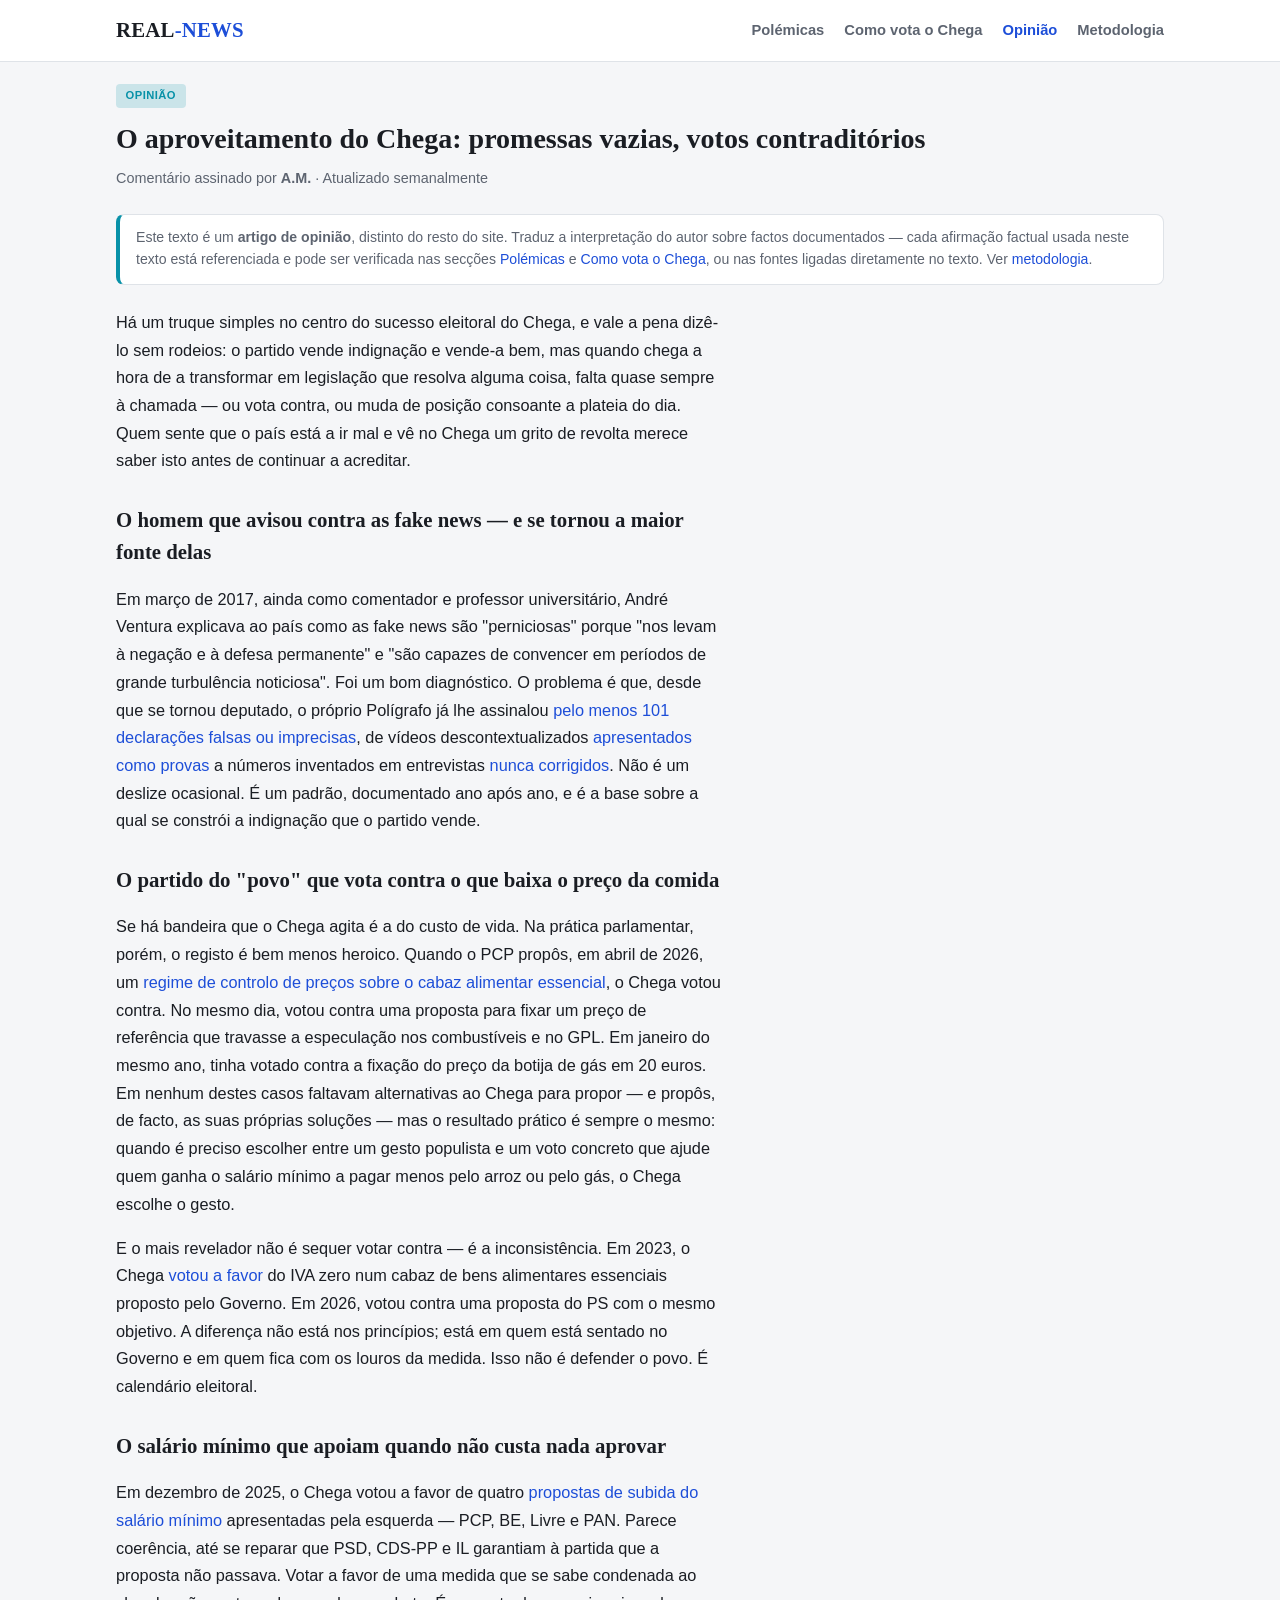
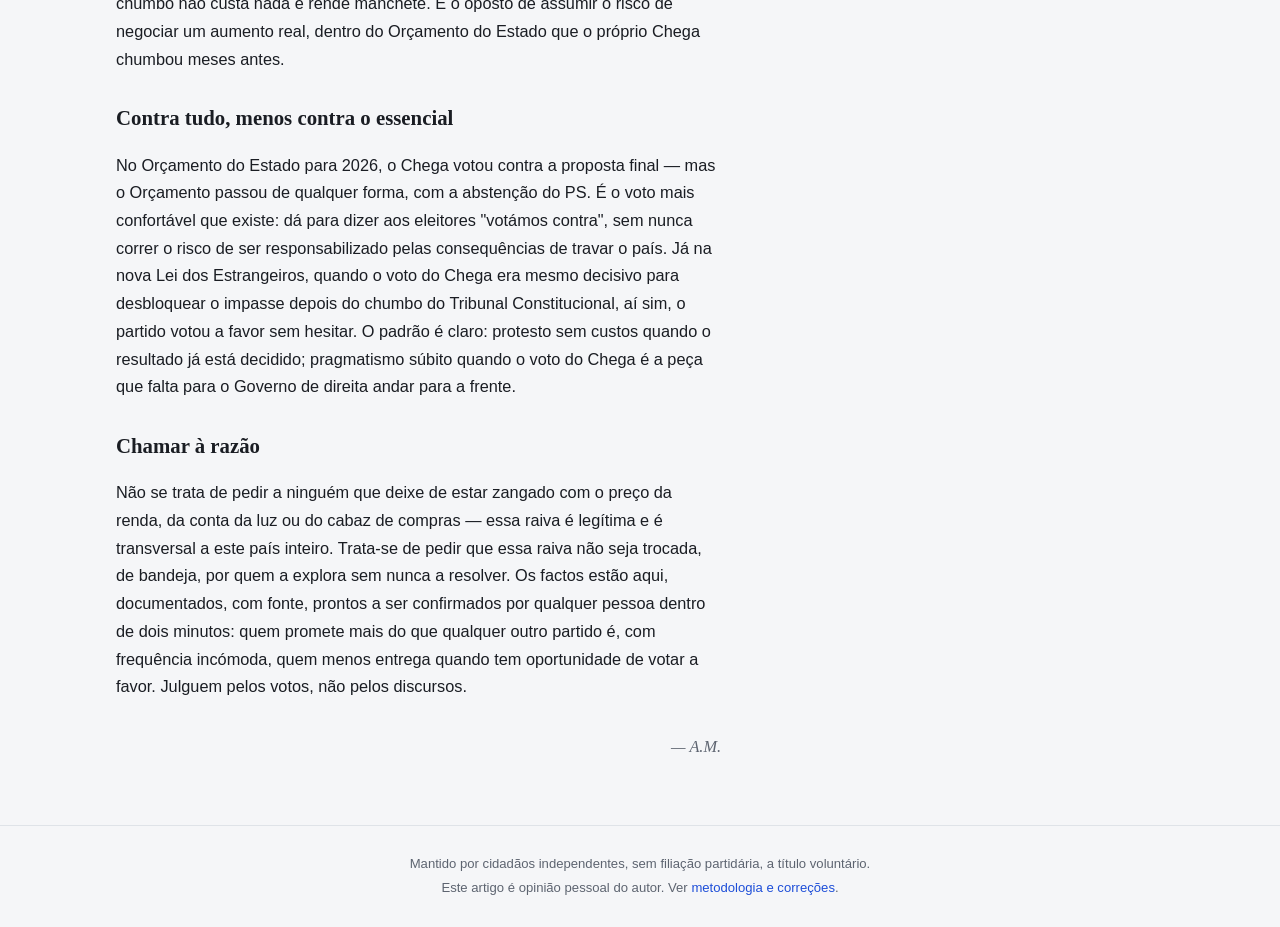
==== opiniao.html @ 55f02d56 "Adiciona página de Opinião (opiniao.html), um comentário assinado A.M. sobre o aproveitamento políti" ====
<!DOCTYPE html>
<html lang="pt-PT">
<head>
  <meta charset="UTF-8" />
  <meta name="viewport" content="width=device-width, initial-scale=1" />
  <title>Opinião — REAL-NEWS</title>
  <meta name="description" content="Comentário de opinião sobre o aproveitamento político, as falsas promessas e a estratégia de desinformação do Chega, com factos documentados e fontes." />
  <link rel="stylesheet" href="assets/css/style.css" />
</head>
<body>
  <header class="site-header">
    <div class="site-header__inner">
      <a class="site-title" href="index.html">REAL<span>-NEWS</span></a>
      <nav class="site-nav">
        <a href="index.html">Polémicas</a>
        <a href="votacoes.html">Como vota o Chega</a>
        <a href="opiniao.html" aria-current="page">Opinião</a>
        <a href="sobre.html">Metodologia</a>
      </nav>
    </div>
  </header>

  <main>
    <div class="page-intro">
      <span class="badge badge--opiniao">Opinião</span>
      <h1>O aproveitamento do Chega: promessas vazias, votos contraditórios</h1>
      <p class="byline">Comentário assinado por <strong>A.M.</strong> · Atualizado semanalmente</p>
    </div>

    <div class="disclaimer disclaimer--opiniao">
      Este texto é um <strong>artigo de opinião</strong>, distinto do resto do site. Traduz a
      interpretação do autor sobre factos documentados — cada afirmação factual usada
      neste texto está referenciada e pode ser verificada nas secções
      <a href="index.html">Polémicas</a> e <a href="votacoes.html">Como vota o Chega</a>,
      ou nas fontes ligadas diretamente no texto. Ver <a href="sobre.html">metodologia</a>.
    </div>

    <article class="prose prose--opiniao">
      <p>
        Há um truque simples no centro do sucesso eleitoral do Chega, e vale a pena
        dizê-lo sem rodeios: o partido vende indignação e vende-a bem, mas quando chega
        a hora de a transformar em legislação que resolva alguma coisa, falta quase
        sempre à chamada — ou vota contra, ou muda de posição consoante a plateia do
        dia. Quem sente que o país está a ir mal e vê no Chega um grito de revolta
        merece saber isto antes de continuar a acreditar.
      </p>

      <h2>O homem que avisou contra as fake news — e se tornou a maior fonte delas</h2>
      <p>
        Em março de 2017, ainda como comentador e professor universitário, André
        Ventura explicava ao país como as fake news são "perniciosas" porque
        "nos levam à negação e à defesa permanente" e "são capazes de convencer em
        períodos de grande turbulência noticiosa". Foi um bom diagnóstico. O problema é
        que, desde que se tornou deputado, o próprio Polígrafo já lhe assinalou
        <a href="https://poligrafo.sapo.pt/fact-check/andre-ventura-critico-das-fake-news-em-2017-mas-ja-mentiu-pelo-menos-101-vezes-desde-que-e-deputado/" target="_blank" rel="noopener">pelo menos 101 declarações falsas ou imprecisas</a>,
        de vídeos descontextualizados
        <a href="https://zap.aeiou.pt/policia-espancado-em-protesto-de-imigrantes-ventura-partilhou-mais-um-video-falso-749905" target="_blank" rel="noopener">apresentados como provas</a>
        a números inventados em entrevistas
        <a href="https://poligrafo.sapo.pt/fact-check/ventura-na-sic-noticias/" target="_blank" rel="noopener">nunca corrigidos</a>.
        Não é um deslize ocasional. É um padrão, documentado ano após ano, e é a base
        sobre a qual se constrói a indignação que o partido vende.
      </p>

      <h2>O partido do "povo" que vota contra o que baixa o preço da comida</h2>
      <p>
        Se há bandeira que o Chega agita é a do custo de vida. Na prática parlamentar,
        porém, o registo é bem menos heroico. Quando o PCP propôs, em abril de 2026,
        um <a href="votacoes.html">regime de controlo de preços sobre o cabaz alimentar essencial</a>,
        o Chega votou contra. No mesmo dia, votou contra uma proposta para fixar um
        preço de referência que travasse a especulação nos combustíveis e no GPL. Em
        janeiro do mesmo ano, tinha votado contra a fixação do preço da botija de gás
        em 20 euros. Em nenhum destes casos faltavam alternativas ao Chega para
        propor — e propôs, de facto, as suas próprias soluções — mas o resultado
        prático é sempre o mesmo: quando é preciso escolher entre um gesto populista e
        um voto concreto que ajude quem ganha o salário mínimo a pagar menos pelo
        arroz ou pelo gás, o Chega escolhe o gesto.
      </p>
      <p>
        E o mais revelador não é sequer votar contra — é a inconsistência. Em 2023, o
        Chega <a href="votacoes.html">votou a favor</a> do IVA zero num cabaz de bens
        alimentares essenciais proposto pelo Governo. Em 2026, votou contra uma
        proposta do PS com o mesmo objetivo. A diferença não está nos princípios; está
        em quem está sentado no Governo e em quem fica com os louros da medida. Isso
        não é defender o povo. É calendário eleitoral.
      </p>

      <h2>O salário mínimo que apoiam quando não custa nada aprovar</h2>
      <p>
        Em dezembro de 2025, o Chega votou a favor de quatro
        <a href="votacoes.html">propostas de subida do salário mínimo</a> apresentadas
        pela esquerda — PCP, BE, Livre e PAN. Parece coerência, até se reparar que
        PSD, CDS-PP e IL garantiam à partida que a proposta não passava. Votar a favor
        de uma medida que se sabe condenada ao chumbo não custa nada e rende manchete.
        É o oposto de assumir o risco de negociar um aumento real, dentro do
        Orçamento do Estado que o próprio Chega chumbou meses antes.
      </p>

      <h2>Contra tudo, menos contra o essencial</h2>
      <p>
        No Orçamento do Estado para 2026, o Chega votou contra a proposta final — mas
        o Orçamento passou de qualquer forma, com a abstenção do PS. É o voto mais
        confortável que existe: dá para dizer aos eleitores "votámos contra", sem
        nunca correr o risco de ser responsabilizado pelas consequências de travar o
        país. Já na nova Lei dos Estrangeiros, quando o voto do Chega era mesmo
        decisivo para desbloquear o impasse depois do chumbo do Tribunal
        Constitucional, aí sim, o partido votou a favor sem hesitar. O padrão é
        claro: protesto sem custos quando o resultado já está decidido; pragmatismo
        súbito quando o voto do Chega é a peça que falta para o Governo de direita
        andar para a frente.
      </p>

      <h2>Chamar à razão</h2>
      <p>
        Não se trata de pedir a ninguém que deixe de estar zangado com o preço da
        renda, da conta da luz ou do cabaz de compras — essa raiva é legítima e é
        transversal a este país inteiro. Trata-se de pedir que essa raiva não seja
        trocada, de bandeja, por quem a explora sem nunca a resolver. Os factos estão
        aqui, documentados, com fonte, prontos a ser confirmados por qualquer pessoa
        dentro de dois minutos: quem promete mais do que qualquer outro partido é,
        com frequência incómoda, quem menos entrega quando tem oportunidade de votar
        a favor. Julguem pelos votos, não pelos discursos.
      </p>

      <p class="prose__signoff">— A.M.</p>
    </article>
  </main>

  <footer class="site-footer">
    <p>Mantido por cidadãos independentes, sem filiação partidária, a título voluntário.</p>
    <p>Este artigo é opinião pessoal do autor. Ver <a href="sobre.html">metodologia e correções</a>.</p>
  </footer>
</body>
</html>
---- assets/css/style.css ----
:root {
  --bg: #f5f6f8;
  --bg-elevated: #ffffff;
  --text: #1a1d23;
  --text-muted: #5d6470;
  --border: #dfe3e8;
  --accent: #1d4ed8;
  --accent-2: #0891a8;
  --accent-contrast: #ffffff;
  --ink: #1a1a1a;
  --favor: #2f7d4f;
  --contra: #b23a3a;
  --abstencao: #a5811f;
  --aprovado: #2f7d4f;
  --rejeitado: #b23a3a;
  --cat-1: #1d4ed8;
  --cat-2: #0f7a5c;
  --cat-3: #b5651d;
  --cat-4: #6b4d8a;
  --cat-5: #b23a3a;
  --radius: 8px;
  --max-width: 1080px;
  --font-serif: Georgia, "Iowan Old Style", "Palatino Linotype", "URW Palladio L", serif;
  --font-sans: -apple-system, BlinkMacSystemFont, "Segoe UI", Roboto, Helvetica, Arial, sans-serif;
}

@media (prefers-color-scheme: dark) {
  :root {
    --bg: #16151a;
    --bg-elevated: #201f24;
    --text: #ece8e0;
    --text-muted: #a39d90;
    --border: #35333a;
    --accent: #6d9bf5;
    --accent-2: #4fd1e0;
    --accent-contrast: #0d1420;
    --favor: #5fbf87;
    --contra: #e07070;
    --abstencao: #d9ab4d;
    --aprovado: #5fbf87;
    --rejeitado: #e07070;
    --cat-1: #6d9bf5;
    --cat-2: #6fcf9f;
    --cat-3: #d9a15f;
    --cat-4: #b294d9;
    --cat-5: #e07070;
  }
}

* { box-sizing: border-box; }

html { -webkit-text-size-adjust: 100%; }

body {
  margin: 0;
  font-family: var(--font-sans);
  background: var(--bg);
  color: var(--text);
  line-height: 1.55;
}

a { color: var(--accent); text-decoration: none; }
a:hover { text-decoration: underline; }

img { max-width: 100%; display: block; }

.site-header {
  background: var(--bg-elevated);
  border-bottom: 1px solid var(--border);
  position: sticky;
  top: 0;
  z-index: 10;
}

.site-header__inner {
  max-width: var(--max-width);
  margin: 0 auto;
  padding: 0.9rem 1rem;
  display: flex;
  align-items: center;
  justify-content: space-between;
  gap: 1rem;
  flex-wrap: wrap;
}

.site-title {
  font-family: var(--font-serif);
  font-size: 1.3rem;
  font-weight: 700;
  letter-spacing: 0.01em;
  color: var(--text);
}

.site-title span { color: var(--accent); }

.site-nav {
  display: flex;
  gap: 1.25rem;
  flex-wrap: wrap;
}

.site-nav a {
  color: var(--text-muted);
  font-weight: 600;
  font-size: 0.92rem;
}

.site-nav a[aria-current="page"],
.site-nav a:hover {
  color: var(--accent);
}

main {
  max-width: var(--max-width);
  margin: 0 auto;
  padding: 1.25rem 1rem 3rem;
}

.hero {
  background: var(--bg-elevated);
  border: 1px solid var(--border);
  border-top: 4px solid transparent;
  border-image: linear-gradient(90deg, var(--accent), var(--accent-2)) 1;
  border-radius: var(--radius);
  padding: 1.8rem 1.6rem 1.5rem;
  margin-bottom: 1.75rem;
}

.hero__eyebrow {
  text-transform: uppercase;
  letter-spacing: 0.08em;
  font-size: 0.72rem;
  font-weight: 700;
  color: var(--accent);
  margin: 0 0 0.7rem;
}

.hero__quote {
  font-family: var(--font-serif);
  font-style: italic;
  font-size: clamp(1.2rem, 2.6vw, 1.7rem);
  font-weight: 400;
  line-height: 1.4;
  color: var(--text);
  margin: 0 0 1rem;
  quotes: "\201C" "\201D";
}

.hero__quote::before { content: open-quote; color: var(--accent); }
.hero__quote::after { content: close-quote; color: var(--accent); }

.hero__attribution {
  font-size: 0.86rem;
  color: var(--text-muted);
  margin: 0 0 1rem;
}

.hero__attribution a {
  color: var(--accent);
  text-decoration: underline;
}

.hero__followup {
  font-size: 0.92rem;
  color: var(--text-muted);
  margin: 0;
  border-top: 1px solid var(--border);
  padding-top: 0.9rem;
}

.page-intro {
  margin-bottom: 1.5rem;
}

.page-intro h1 {
  font-family: var(--font-serif);
  font-size: 1.75rem;
  margin: 0 0 0.4rem;
}

.page-intro p {
  color: var(--text-muted);
  max-width: 65ch;
  margin: 0;
}

.disclaimer {
  background: var(--bg-elevated);
  border: 1px solid var(--border);
  border-left: 4px solid var(--accent);
  border-radius: var(--radius);
  padding: 0.8rem 1rem;
  font-size: 0.88rem;
  color: var(--text-muted);
  margin-bottom: 1.5rem;
}

/* Filtros */
.filters {
  display: flex;
  flex-wrap: wrap;
  gap: 0.6rem;
  margin-bottom: 1.5rem;
}

.filters select,
.filters input {
  font: inherit;
  padding: 0.5rem 0.7rem;
  border-radius: 8px;
  border: 1px solid var(--border);
  background: var(--bg-elevated);
  color: var(--text);
}

.filters input[type="search"] {
  flex: 1 1 200px;
}

/* Feed de posts */
.post-grid {
  display: grid;
  grid-template-columns: repeat(auto-fit, minmax(260px, 1fr));
  gap: 1.1rem;
}

.post-card {
  background: var(--bg-elevated);
  border: 1px solid var(--border);
  border-radius: var(--radius);
  overflow: hidden;
  display: flex;
  flex-direction: column;
  transition: transform 0.15s ease, box-shadow 0.15s ease;
}

.post-card:hover {
  transform: translateY(-2px);
  box-shadow: 0 6px 18px rgba(0, 0, 0, 0.08);
}

.post-card__link {
  color: inherit;
  text-decoration: none;
  display: flex;
  flex-direction: column;
  height: 100%;
}

.post-card__image {
  aspect-ratio: 16 / 9;
  background: linear-gradient(135deg, var(--border), var(--bg));
  display: flex;
  align-items: center;
  justify-content: center;
  color: var(--text-muted);
  font-size: 0.8rem;
}

.post-card__image img { width: 100%; height: 100%; object-fit: cover; }

.post-card__body {
  padding: 0.9rem 1rem 1.1rem;
  display: flex;
  flex-direction: column;
  gap: 0.5rem;
  flex: 1;
}

.badge {
  display: inline-block;
  font-size: 0.7rem;
  font-weight: 700;
  text-transform: uppercase;
  letter-spacing: 0.04em;
  padding: 0.22rem 0.6rem;
  border-radius: 4px;
  background: color-mix(in srgb, var(--cat-1) 15%, transparent);
  color: var(--cat-1);
  width: fit-content;
}

.badge[data-cat="1"] { background: color-mix(in srgb, var(--cat-1) 15%, transparent); color: var(--cat-1); }
.badge[data-cat="2"] { background: color-mix(in srgb, var(--cat-2) 18%, transparent); color: var(--cat-2); }
.badge[data-cat="3"] { background: color-mix(in srgb, var(--cat-3) 18%, transparent); color: var(--cat-3); }
.badge[data-cat="4"] { background: color-mix(in srgb, var(--cat-4) 18%, transparent); color: var(--cat-4); }
.badge[data-cat="5"] { background: color-mix(in srgb, var(--cat-5) 18%, transparent); color: var(--cat-5); }

.post-card__title {
  font-family: var(--font-serif);
  font-size: 1.12rem;
  font-weight: 700;
  line-height: 1.3;
  margin: 0;
}

.post-card__summary {
  font-size: 0.9rem;
  color: var(--text-muted);
  margin: 0;
}

.post-card__meta {
  margin-top: auto;
  display: flex;
  justify-content: space-between;
  font-size: 0.78rem;
  color: var(--text-muted);
  border-top: 1px solid var(--border);
  padding-top: 0.5rem;
}

.empty-state {
  text-align: center;
  color: var(--text-muted);
  padding: 3rem 1rem;
}

/* Votações */
.vote-list {
  display: flex;
  flex-direction: column;
  gap: 0.8rem;
}

.vote-card {
  background: var(--bg-elevated);
  border: 1px solid var(--border);
  border-radius: var(--radius);
  padding: 1rem;
  display: grid;
  grid-template-columns: 1fr auto;
  gap: 0.6rem 1rem;
  align-items: start;
}

.vote-card__image {
  grid-column: 1 / -1;
  width: 100%;
  aspect-ratio: 21 / 9;
  object-fit: cover;
  border-radius: calc(var(--radius) - 4px);
}

.vote-card__title {
  font-family: var(--font-serif);
  font-size: 1.05rem;
  font-weight: 700;
  margin: 0 0 0.25rem;
}

.vote-card__meta {
  font-size: 0.8rem;
  color: var(--text-muted);
  margin: 0 0 0.4rem;
}

.vote-card__notes {
  font-size: 0.88rem;
  color: var(--text-muted);
  margin: 0.4rem 0 0;
  grid-column: 1 / -1;
}

.vote-card__source {
  font-size: 0.8rem;
  grid-column: 1 / -1;
}

.pill {
  display: inline-flex;
  align-items: center;
  gap: 0.35rem;
  font-size: 0.82rem;
  font-weight: 700;
  padding: 0.3rem 0.7rem;
  border-radius: 999px;
  white-space: nowrap;
}

.pill--favor { background: color-mix(in srgb, var(--favor) 18%, transparent); color: var(--favor); }
.pill--contra { background: color-mix(in srgb, var(--contra) 18%, transparent); color: var(--contra); }
.pill--abstencao { background: color-mix(in srgb, var(--abstencao) 18%, transparent); color: var(--abstencao); }

.result-tag {
  font-size: 0.78rem;
  font-weight: 700;
  text-transform: uppercase;
  letter-spacing: 0.02em;
}

.result-tag--aprovado { color: var(--aprovado); }
.result-tag--rejeitado { color: var(--rejeitado); }

.votes-table-wrap {
  overflow-x: auto;
  grid-column: 1 / -1;
}

.votes-table {
  border-collapse: collapse;
  font-size: 0.8rem;
  margin-top: 0.4rem;
}

.votes-table th,
.votes-table td {
  padding: 0.3rem 0.6rem;
  border-bottom: 1px solid var(--border);
  text-align: left;
  white-space: nowrap;
}

/* Sobre */
.prose h2 {
  font-family: var(--font-serif);
  font-size: 1.25rem;
  margin-top: 1.8rem;
}

.prose p, .prose li {
  color: var(--text-muted);
}

/* Opinião */
.badge--opiniao {
  background: color-mix(in srgb, var(--accent-2) 18%, transparent);
  color: var(--accent-2);
  margin-bottom: 0.6rem;
}

.byline {
  font-size: 0.9rem;
  color: var(--text-muted);
  margin: 0;
}

.disclaimer--opiniao {
  border-left-color: var(--accent-2);
}

.prose--opiniao {
  max-width: 68ch;
}

.prose--opiniao p {
  color: var(--text);
  font-size: 1.02rem;
  line-height: 1.7;
}

.prose--opiniao h2 {
  font-size: 1.3rem;
}

.prose__signoff {
  font-family: var(--font-serif);
  font-style: italic;
  font-size: 1.1rem;
  text-align: right;
  margin-top: 2rem;
  color: var(--text-muted) !important;
}

.site-footer {
  border-top: 1px solid var(--border);
  padding: 1.5rem 1rem;
  text-align: center;
  color: var(--text-muted);
  font-size: 0.82rem;
}

.site-footer p { margin: 0.25rem 0; }

@media (max-width: 600px) {
  .vote-card { grid-template-columns: 1fr; }
  .page-intro h1 { font-size: 1.35rem; }
}
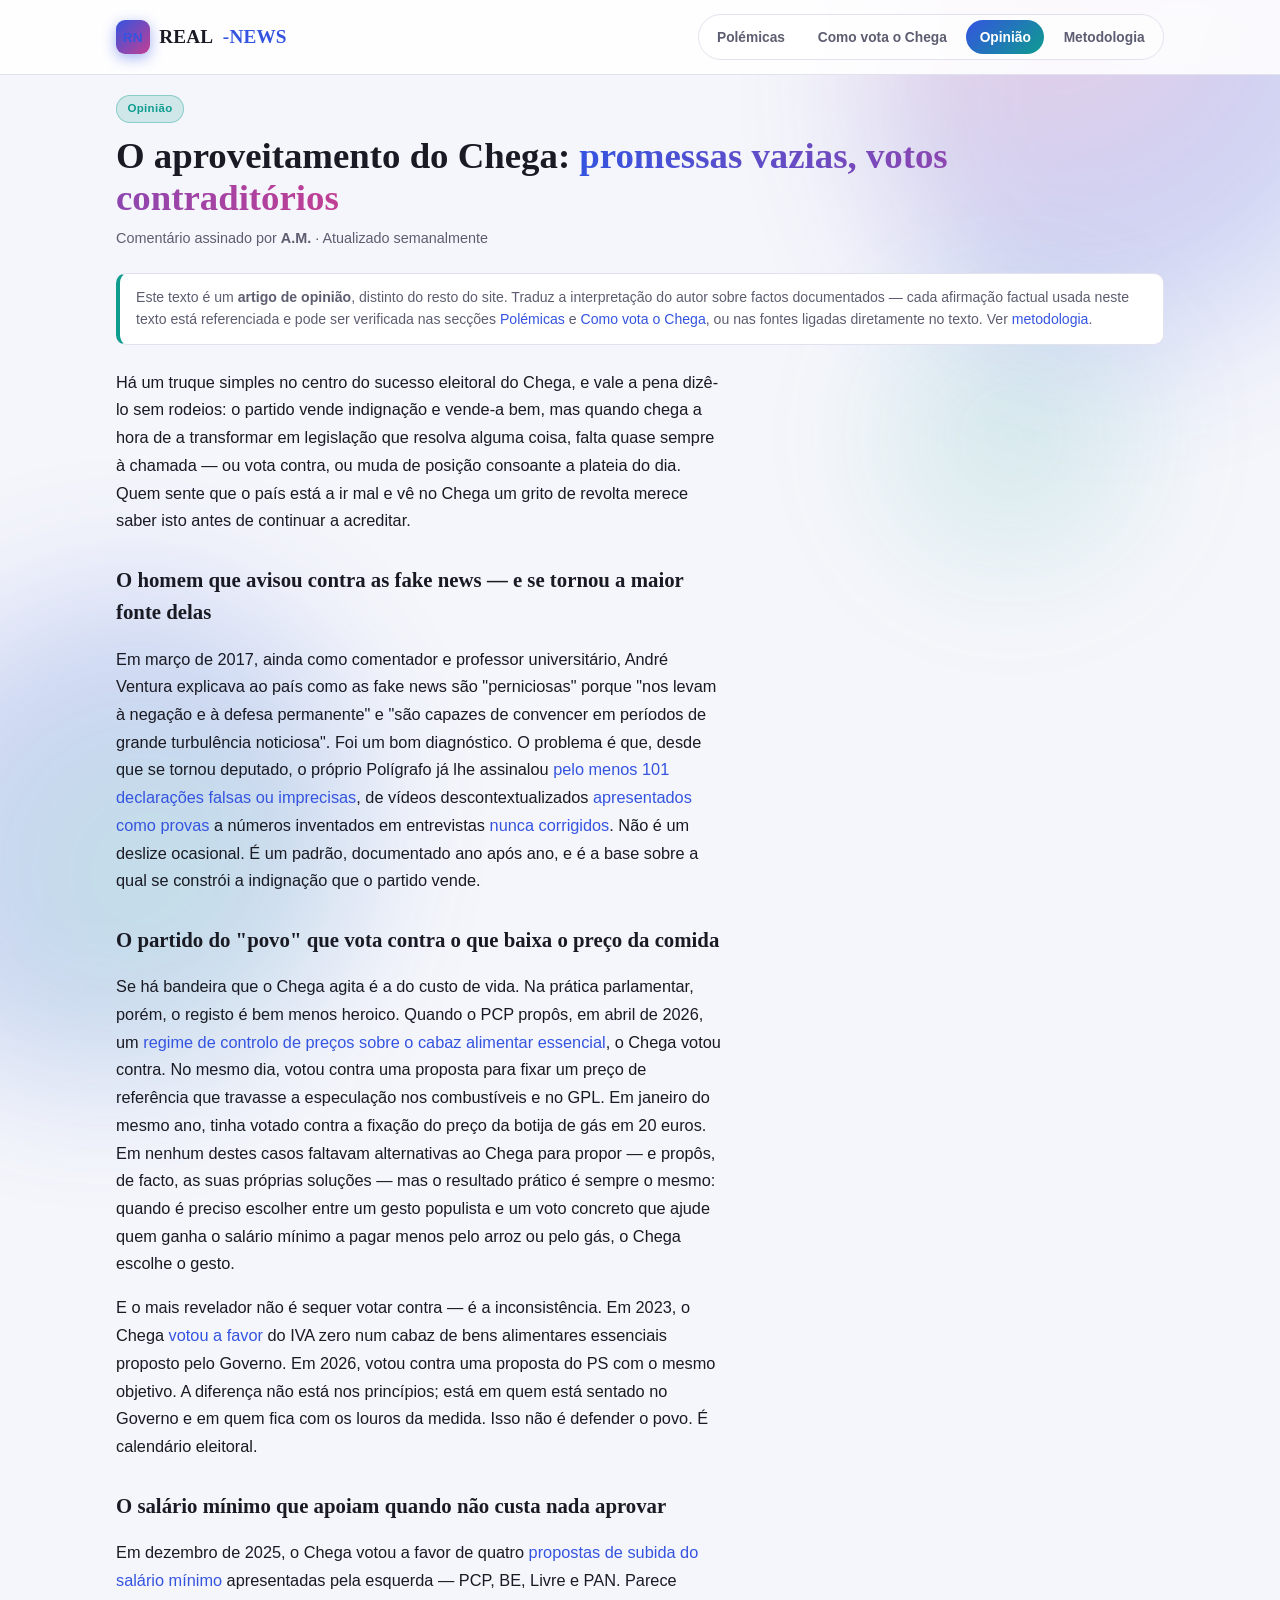
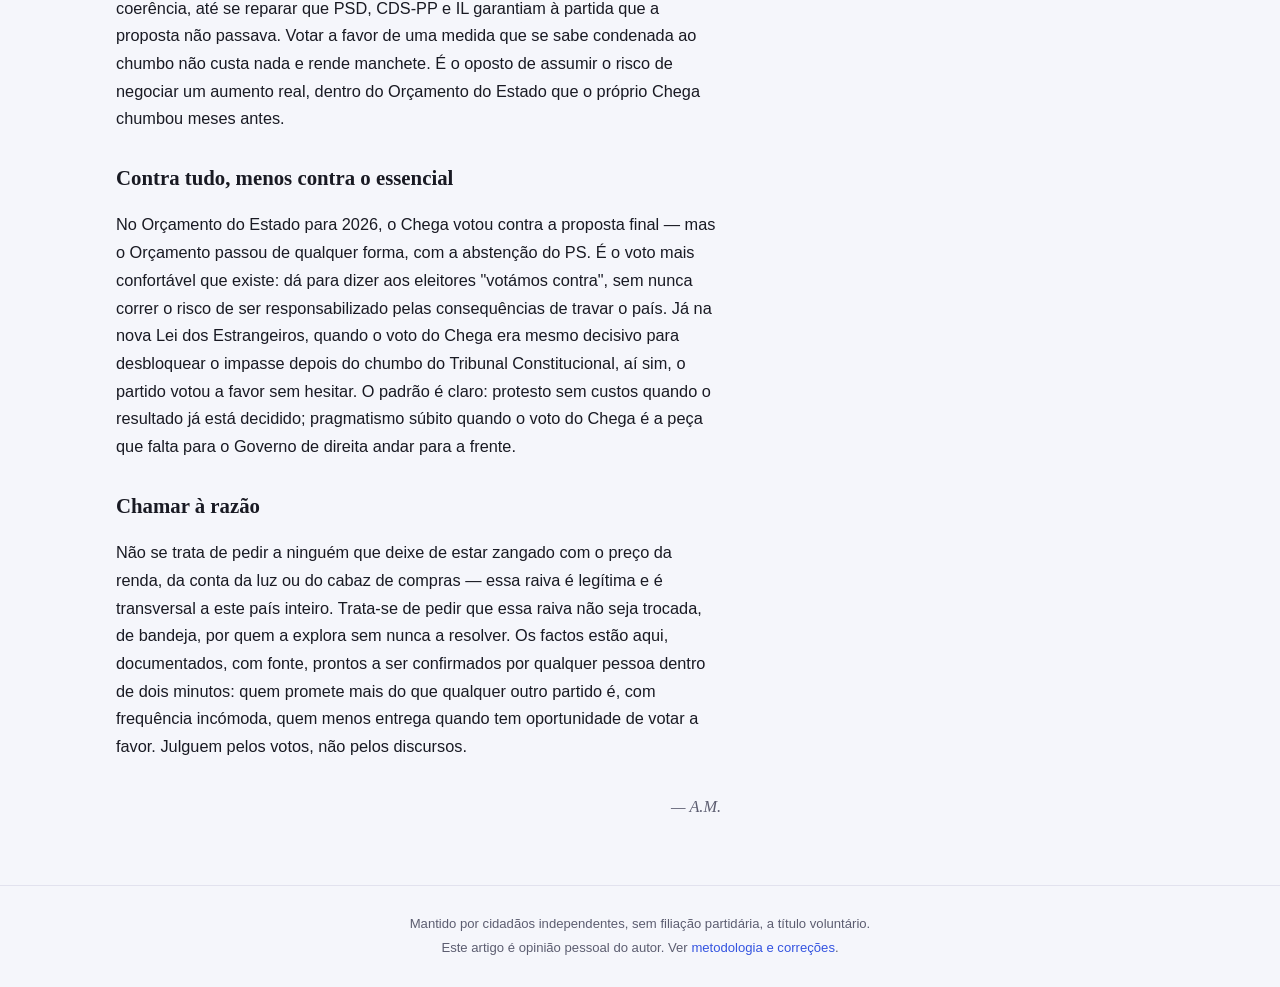
==== commit e2fcb07a: "Redesenho visual mais próximo da referência pedida: tema escuro assumido por omissão, esferas de gra" ====
--- a/opiniao.html
+++ b/opiniao.html
@@ -10,7 +10,7 @@
 <body>
   <header class="site-header">
     <div class="site-header__inner">
-      <a class="site-title" href="index.html">REAL<span>-NEWS</span></a>
+      <a class="site-title" href="index.html"><span class="site-title__mark">RN</span>REAL<span>-NEWS</span></a>
       <nav class="site-nav">
         <a href="index.html">Polémicas</a>
         <a href="votacoes.html">Como vota o Chega</a>
@@ -23,7 +23,7 @@
   <main>
     <div class="page-intro">
       <span class="badge badge--opiniao">Opinião</span>
-      <h1>O aproveitamento do Chega: promessas vazias, votos contraditórios</h1>
+      <h1>O aproveitamento do Chega: <em>promessas vazias, votos contraditórios</em></h1>
       <p class="byline">Comentário assinado por <strong>A.M.</strong> · Atualizado semanalmente</p>
     </div>
 
--- a/assets/css/style.css
+++ b/assets/css/style.css
@@ -1,49 +1,51 @@
 :root {
-  --bg: #f5f6f8;
-  --bg-elevated: #ffffff;
-  --text: #1a1d23;
-  --text-muted: #5d6470;
-  --border: #dfe3e8;
-  --accent: #1d4ed8;
-  --accent-2: #0891a8;
-  --accent-contrast: #ffffff;
-  --ink: #1a1a1a;
-  --favor: #2f7d4f;
-  --contra: #b23a3a;
-  --abstencao: #a5811f;
-  --aprovado: #2f7d4f;
-  --rejeitado: #b23a3a;
-  --cat-1: #1d4ed8;
-  --cat-2: #0f7a5c;
-  --cat-3: #b5651d;
-  --cat-4: #6b4d8a;
-  --cat-5: #b23a3a;
-  --radius: 8px;
+  /* Escuro é o visual assumido do site — moderno, contrastado, com orbes de gradiente */
+  --bg: #0d0e14;
+  --bg-elevated: #161824;
+  --text: #f1f0f5;
+  --text-muted: #9b9aab;
+  --border: #2a2b3d;
+  --accent: #5b7cfa;
+  --accent-2: #22d3c5;
+  --accent-3: #d946a8;
+  --accent-contrast: #0a0b10;
+  --favor: #4fd18c;
+  --contra: #f0687a;
+  --abstencao: #f0b94d;
+  --aprovado: #4fd18c;
+  --rejeitado: #f0687a;
+  --cat-1: #5b7cfa;
+  --cat-2: #4fd18c;
+  --cat-3: #f0b94d;
+  --cat-4: #b17ef0;
+  --cat-5: #f0687a;
+  --radius: 10px;
   --max-width: 1080px;
   --font-serif: Georgia, "Iowan Old Style", "Palatino Linotype", "URW Palladio L", serif;
   --font-sans: -apple-system, BlinkMacSystemFont, "Segoe UI", Roboto, Helvetica, Arial, sans-serif;
 }
 
-@media (prefers-color-scheme: dark) {
+@media (prefers-color-scheme: light) {
   :root {
-    --bg: #16151a;
-    --bg-elevated: #201f24;
-    --text: #ece8e0;
-    --text-muted: #a39d90;
-    --border: #35333a;
-    --accent: #6d9bf5;
-    --accent-2: #4fd1e0;
-    --accent-contrast: #0d1420;
-    --favor: #5fbf87;
-    --contra: #e07070;
-    --abstencao: #d9ab4d;
-    --aprovado: #5fbf87;
-    --rejeitado: #e07070;
-    --cat-1: #6d9bf5;
-    --cat-2: #6fcf9f;
-    --cat-3: #d9a15f;
-    --cat-4: #b294d9;
-    --cat-5: #e07070;
+    --bg: #f5f6fb;
+    --bg-elevated: #ffffff;
+    --text: #191a23;
+    --text-muted: #5c5d70;
+    --border: #e2e2ee;
+    --accent: #3454e0;
+    --accent-2: #0e9c8f;
+    --accent-3: #c23e93;
+    --accent-contrast: #ffffff;
+    --favor: #1f8a54;
+    --contra: #c23a4d;
+    --abstencao: #a5730f;
+    --aprovado: #1f8a54;
+    --rejeitado: #c23a4d;
+    --cat-1: #3454e0;
+    --cat-2: #1f8a54;
+    --cat-3: #a5730f;
+    --cat-4: #8148c2;
+    --cat-5: #c23a4d;
   }
 }
 
@@ -57,6 +59,68 @@
   background: var(--bg);
   color: var(--text);
   line-height: 1.55;
+  position: relative;
+  overflow-x: hidden;
+}
+
+body::before,
+body::after {
+  content: "";
+  position: fixed;
+  z-index: -1;
+  border-radius: 50%;
+  filter: blur(70px);
+  opacity: 0.55;
+  pointer-events: none;
+}
+
+body::before {
+  width: 46vw;
+  height: 46vw;
+  max-width: 620px;
+  max-height: 620px;
+  top: -16vw;
+  right: -14vw;
+  background: radial-gradient(circle at 30% 30%, var(--accent-3), var(--accent) 55%, transparent 75%);
+}
+
+body::after {
+  width: 40vw;
+  height: 40vw;
+  max-width: 540px;
+  max-height: 540px;
+  bottom: -14vw;
+  left: -12vw;
+  background: radial-gradient(circle at 60% 60%, var(--accent-2), var(--accent) 55%, transparent 75%);
+}
+
+main {
+  position: relative;
+}
+
+main::before {
+  content: "";
+  position: fixed;
+  z-index: -1;
+  border-radius: 50%;
+  filter: blur(70px);
+  opacity: 0.35;
+  pointer-events: none;
+  width: 26vw;
+  height: 26vw;
+  max-width: 360px;
+  max-height: 360px;
+  top: 30vh;
+  right: 8vw;
+  background: radial-gradient(circle, var(--accent-2), transparent 70%);
+}
+
+@media (prefers-color-scheme: light) {
+  body::before, body::after, main::before { opacity: 0.22; }
+}
+
+@media (max-width: 600px) {
+  main::before { display: none; }
 }
 
 a { color: var(--accent); text-decoration: none; }
@@ -65,7 +129,8 @@
 img { max-width: 100%; display: block; }
 
 .site-header {
-  background: var(--bg-elevated);
+  background: color-mix(in srgb, var(--bg-elevated) 88%, transparent);
+  backdrop-filter: blur(10px);
   border-bottom: 1px solid var(--border);
   position: sticky;
   top: 0;
@@ -84,30 +149,61 @@
 }
 
 .site-title {
+  display: inline-flex;
+  align-items: center;
+  gap: 0.6rem;
   font-family: var(--font-serif);
-  font-size: 1.3rem;
+  font-size: 1.2rem;
   font-weight: 700;
   letter-spacing: 0.01em;
   color: var(--text);
 }
 
+.site-title__mark {
+  display: inline-flex;
+  align-items: center;
+  justify-content: center;
+  width: 2.1rem;
+  height: 2.1rem;
+  border-radius: 9px;
+  font-family: var(--font-sans);
+  font-size: 0.85rem;
+  font-weight: 800;
+  color: #fff;
+  background: linear-gradient(135deg, var(--accent), var(--accent-3));
+  box-shadow: 0 4px 14px color-mix(in srgb, var(--accent) 45%, transparent);
+}
+
 .site-title span { color: var(--accent); }
 
 .site-nav {
   display: flex;
-  gap: 1.25rem;
+  align-items: center;
+  gap: 0.35rem;
   flex-wrap: wrap;
+  background: color-mix(in srgb, var(--bg-elevated) 60%, transparent);
+  border: 1px solid var(--border);
+  border-radius: 999px;
+  padding: 0.3rem;
 }
 
 .site-nav a {
+  position: relative;
   color: var(--text-muted);
   font-weight: 600;
-  font-size: 0.92rem;
-}
-
-.site-nav a[aria-current="page"],
+  font-size: 0.86rem;
+  padding: 0.4rem 0.85rem;
+  border-radius: 999px;
+  transition: color 0.15s ease, background 0.15s ease;
+}
+
 .site-nav a:hover {
-  color: var(--accent);
+  color: var(--text);
+}
+
+.site-nav a[aria-current="page"] {
+  color: var(--accent-contrast);
+  background: linear-gradient(135deg, var(--accent), var(--accent-2));
 }
 
 main {
@@ -117,13 +213,29 @@
 }
 
 .hero {
-  background: var(--bg-elevated);
+  position: relative;
+  background: color-mix(in srgb, var(--bg-elevated) 80%, transparent);
+  backdrop-filter: blur(14px);
   border: 1px solid var(--border);
-  border-top: 4px solid transparent;
-  border-image: linear-gradient(90deg, var(--accent), var(--accent-2)) 1;
-  border-radius: var(--radius);
-  padding: 1.8rem 1.6rem 1.5rem;
+  border-radius: calc(var(--radius) + 10px);
+  padding: 2rem 1.8rem 1.7rem;
   margin-bottom: 1.75rem;
+  overflow: hidden;
+  box-shadow: 0 20px 60px -20px color-mix(in srgb, var(--accent) 35%, transparent);
+}
+
+.hero__badge {
+  display: inline-flex;
+  align-items: center;
+  gap: 0.4rem;
+  font-size: 0.78rem;
+  font-weight: 700;
+  color: var(--accent-2);
+  background: color-mix(in srgb, var(--accent-2) 14%, transparent);
+  border: 1px solid color-mix(in srgb, var(--accent-2) 35%, transparent);
+  padding: 0.35rem 0.8rem;
+  border-radius: 999px;
+  margin: 0 0 1rem;
 }
 
 .hero__eyebrow {
@@ -174,8 +286,17 @@
 
 .page-intro h1 {
   font-family: var(--font-serif);
-  font-size: 1.75rem;
-  margin: 0 0 0.4rem;
+  font-size: clamp(1.75rem, 3.4vw, 2.3rem);
+  line-height: 1.15;
+  margin: 0 0 0.5rem;
+}
+
+.page-intro h1 em {
+  font-style: normal;
+  background: linear-gradient(90deg, var(--accent), var(--accent-3));
+  -webkit-background-clip: text;
+  background-clip: text;
+  color: transparent;
 }
 
 .page-intro p {
@@ -225,18 +346,21 @@
 }
 
 .post-card {
-  background: var(--bg-elevated);
+  position: relative;
+  background: color-mix(in srgb, var(--bg-elevated) 94%, transparent);
+  backdrop-filter: blur(6px);
   border: 1px solid var(--border);
-  border-radius: var(--radius);
+  border-radius: calc(var(--radius) + 6px);
   overflow: hidden;
   display: flex;
   flex-direction: column;
-  transition: transform 0.15s ease, box-shadow 0.15s ease;
+  transition: transform 0.18s ease, box-shadow 0.18s ease, border-color 0.18s ease;
 }
 
 .post-card:hover {
-  transform: translateY(-2px);
-  box-shadow: 0 6px 18px rgba(0, 0, 0, 0.08);
+  transform: translateY(-3px);
+  box-shadow: 0 10px 28px rgba(0, 0, 0, 0.12);
+  border-color: color-mix(in srgb, var(--accent) 40%, var(--border));
 }
 
 .post-card__link {
@@ -248,6 +372,7 @@
 }
 
 .post-card__image {
+  position: relative;
   aspect-ratio: 16 / 9;
   background: linear-gradient(135deg, var(--border), var(--bg));
   display: flex;
@@ -258,6 +383,47 @@
 }
 
 .post-card__image img { width: 100%; height: 100%; object-fit: cover; }
+
+.post-card__index {
+  position: absolute;
+  top: 0.6rem;
+  left: 0.6rem;
+  width: 2rem;
+  height: 2rem;
+  border-radius: 50%;
+  display: flex;
+  align-items: center;
+  justify-content: center;
+  font-size: 0.72rem;
+  font-weight: 700;
+  color: #fff;
+  background: color-mix(in srgb, #000 45%, transparent);
+  backdrop-filter: blur(4px);
+  border: 1.5px solid var(--cat-1);
+}
+
+.post-card__index[data-cat="1"] { border-color: var(--cat-1); }
+.post-card__index[data-cat="2"] { border-color: var(--cat-2); }
+.post-card__index[data-cat="3"] { border-color: var(--cat-3); }
+.post-card__index[data-cat="4"] { border-color: var(--cat-4); }
+.post-card__index[data-cat="5"] { border-color: var(--cat-5); }
+
+.tag--overlay {
+  position: absolute;
+  top: 0.6rem;
+  right: 0.6rem;
+  display: inline-flex;
+  align-items: center;
+  gap: 0.4rem;
+  font-size: 0.7rem;
+  font-weight: 700;
+  color: #fff;
+  background: color-mix(in srgb, #000 45%, transparent);
+  backdrop-filter: blur(4px);
+  padding: 0.3rem 0.7rem;
+  border-radius: 999px;
+  border: 1px solid rgba(255, 255, 255, 0.2);
+}
 
 .post-card__body {
   padding: 0.9rem 1rem 1.1rem;
@@ -267,24 +433,31 @@
   flex: 1;
 }
 
-.badge {
-  display: inline-block;
-  font-size: 0.7rem;
-  font-weight: 700;
-  text-transform: uppercase;
-  letter-spacing: 0.04em;
-  padding: 0.22rem 0.6rem;
-  border-radius: 4px;
-  background: color-mix(in srgb, var(--cat-1) 15%, transparent);
-  color: var(--cat-1);
+.tag {
+  display: inline-flex;
+  align-items: center;
+  gap: 0.4rem;
+  font-size: 0.76rem;
+  font-weight: 600;
+  color: var(--text-muted);
   width: fit-content;
 }
 
-.badge[data-cat="1"] { background: color-mix(in srgb, var(--cat-1) 15%, transparent); color: var(--cat-1); }
-.badge[data-cat="2"] { background: color-mix(in srgb, var(--cat-2) 18%, transparent); color: var(--cat-2); }
-.badge[data-cat="3"] { background: color-mix(in srgb, var(--cat-3) 18%, transparent); color: var(--cat-3); }
-.badge[data-cat="4"] { background: color-mix(in srgb, var(--cat-4) 18%, transparent); color: var(--cat-4); }
-.badge[data-cat="5"] { background: color-mix(in srgb, var(--cat-5) 18%, transparent); color: var(--cat-5); }
+.tag::before,
+.tag--overlay::before {
+  content: "";
+  width: 7px;
+  height: 7px;
+  border-radius: 50%;
+  background: var(--cat-1);
+  flex-shrink: 0;
+}
+
+.tag[data-cat="1"]::before, .tag--overlay[data-cat="1"]::before { background: var(--cat-1); }
+.tag[data-cat="2"]::before, .tag--overlay[data-cat="2"]::before { background: var(--cat-2); }
+.tag[data-cat="3"]::before, .tag--overlay[data-cat="3"]::before { background: var(--cat-3); }
+.tag[data-cat="4"]::before, .tag--overlay[data-cat="4"]::before { background: var(--cat-4); }
+.tag[data-cat="5"]::before, .tag--overlay[data-cat="5"]::before { background: var(--cat-5); }
 
 .post-card__title {
   font-family: var(--font-serif);
@@ -301,13 +474,39 @@
 }
 
 .post-card__meta {
-  margin-top: auto;
   display: flex;
   justify-content: space-between;
   font-size: 0.78rem;
   color: var(--text-muted);
+}
+
+.post-card__footer {
+  margin-top: auto;
+  display: flex;
+  align-items: center;
+  justify-content: space-between;
   border-top: 1px solid var(--border);
-  padding-top: 0.5rem;
+  padding-top: 0.6rem;
+}
+
+.post-card__arrow {
+  display: inline-flex;
+  align-items: center;
+  justify-content: center;
+  width: 1.9rem;
+  height: 1.9rem;
+  border-radius: 50%;
+  border: 1px solid var(--border);
+  color: var(--text);
+  flex-shrink: 0;
+  transition: background 0.15s ease, border-color 0.15s ease, transform 0.15s ease;
+}
+
+.post-card:hover .post-card__arrow {
+  background: linear-gradient(135deg, var(--accent), var(--accent-2));
+  border-color: transparent;
+  color: #fff;
+  transform: rotate(45deg);
 }
 
 .empty-state {
@@ -316,23 +515,91 @@
   padding: 3rem 1rem;
 }
 
-/* Votações */
+/* Votações — linha do tempo */
 .vote-list {
+  position: relative;
   display: flex;
   flex-direction: column;
-  gap: 0.8rem;
+  gap: 1.6rem;
+  padding-left: 2.2rem;
+}
+
+.vote-list::before {
+  content: "";
+  position: absolute;
+  top: 0.5rem;
+  bottom: 0.5rem;
+  left: 0.55rem;
+  width: 2px;
+  background: linear-gradient(180deg, var(--accent), var(--accent-2));
+  opacity: 0.4;
+}
+
+.vote-item {
+  position: relative;
+}
+
+.vote-item__marker {
+  position: absolute;
+  top: 0.35rem;
+  left: -2.2rem;
+  width: 1.1rem;
+  height: 1.1rem;
+  border-radius: 50%;
+  background: linear-gradient(135deg, var(--accent), var(--accent-2));
+  box-shadow: 0 0 0 4px color-mix(in srgb, var(--accent) 18%, transparent), 0 0 16px color-mix(in srgb, var(--accent) 60%, transparent);
+}
+
+.vote-item__marker--simbolico {
+  background: var(--abstencao);
+  box-shadow: 0 0 0 4px color-mix(in srgb, var(--abstencao) 22%, transparent), 0 0 16px color-mix(in srgb, var(--abstencao) 65%, transparent);
+}
+
+.vote-item__date {
+  font-size: 0.76rem;
+  font-weight: 700;
+  color: var(--accent);
+  text-transform: uppercase;
+  letter-spacing: 0.04em;
+  margin: 0 0 0.4rem;
 }
 
 .vote-card {
-  background: var(--bg-elevated);
+  background: color-mix(in srgb, var(--bg-elevated) 94%, transparent);
+  backdrop-filter: blur(6px);
   border: 1px solid var(--border);
-  border-radius: var(--radius);
+  border-radius: calc(var(--radius) + 4px);
   padding: 1rem;
   display: grid;
   grid-template-columns: 1fr auto;
   gap: 0.6rem 1rem;
   align-items: start;
-}
+  transition: border-color 0.18s ease;
+}
+
+.vote-card:hover {
+  border-color: color-mix(in srgb, var(--accent) 35%, var(--border));
+}
+
+.vote-card--simbolico {
+  border-color: color-mix(in srgb, var(--abstencao) 45%, var(--border));
+}
+
+.vote-card__simbolico-chip {
+  grid-column: 1 / -1;
+  display: flex;
+  align-items: flex-start;
+  gap: 0.5rem;
+  font-size: 0.84rem;
+  color: var(--abstencao);
+  background: color-mix(in srgb, var(--abstencao) 12%, transparent);
+  border: 1px solid color-mix(in srgb, var(--abstencao) 35%, transparent);
+  border-radius: 8px;
+  padding: 0.6rem 0.75rem;
+  margin-top: 0.2rem;
+}
+
+.vote-card__simbolico-chip strong { color: var(--abstencao); }
 
 .vote-card__image {
   grid-column: 1 / -1;
@@ -424,9 +691,19 @@
 
 /* Opinião */
 .badge--opiniao {
-  background: color-mix(in srgb, var(--accent-2) 18%, transparent);
+  display: inline-flex;
+  align-items: center;
+  gap: 0.4rem;
+  font-size: 0.72rem;
+  font-weight: 700;
+  letter-spacing: 0.03em;
+  padding: 0.25rem 0.65rem;
+  border-radius: 999px;
+  background: color-mix(in srgb, var(--accent-2) 16%, transparent);
   color: var(--accent-2);
-  margin-bottom: 0.6rem;
+  border: 1px solid color-mix(in srgb, var(--accent-2) 35%, transparent);
+  margin-bottom: 0.7rem;
+  width: fit-content;
 }
 
 .byline {
@@ -475,4 +752,7 @@
 @media (max-width: 600px) {
   .vote-card { grid-template-columns: 1fr; }
   .page-intro h1 { font-size: 1.35rem; }
-}
+  .vote-list { padding-left: 1.6rem; }
+  .vote-item__marker { left: -1.6rem; }
+  body::before, body::after { display: none; }
+}
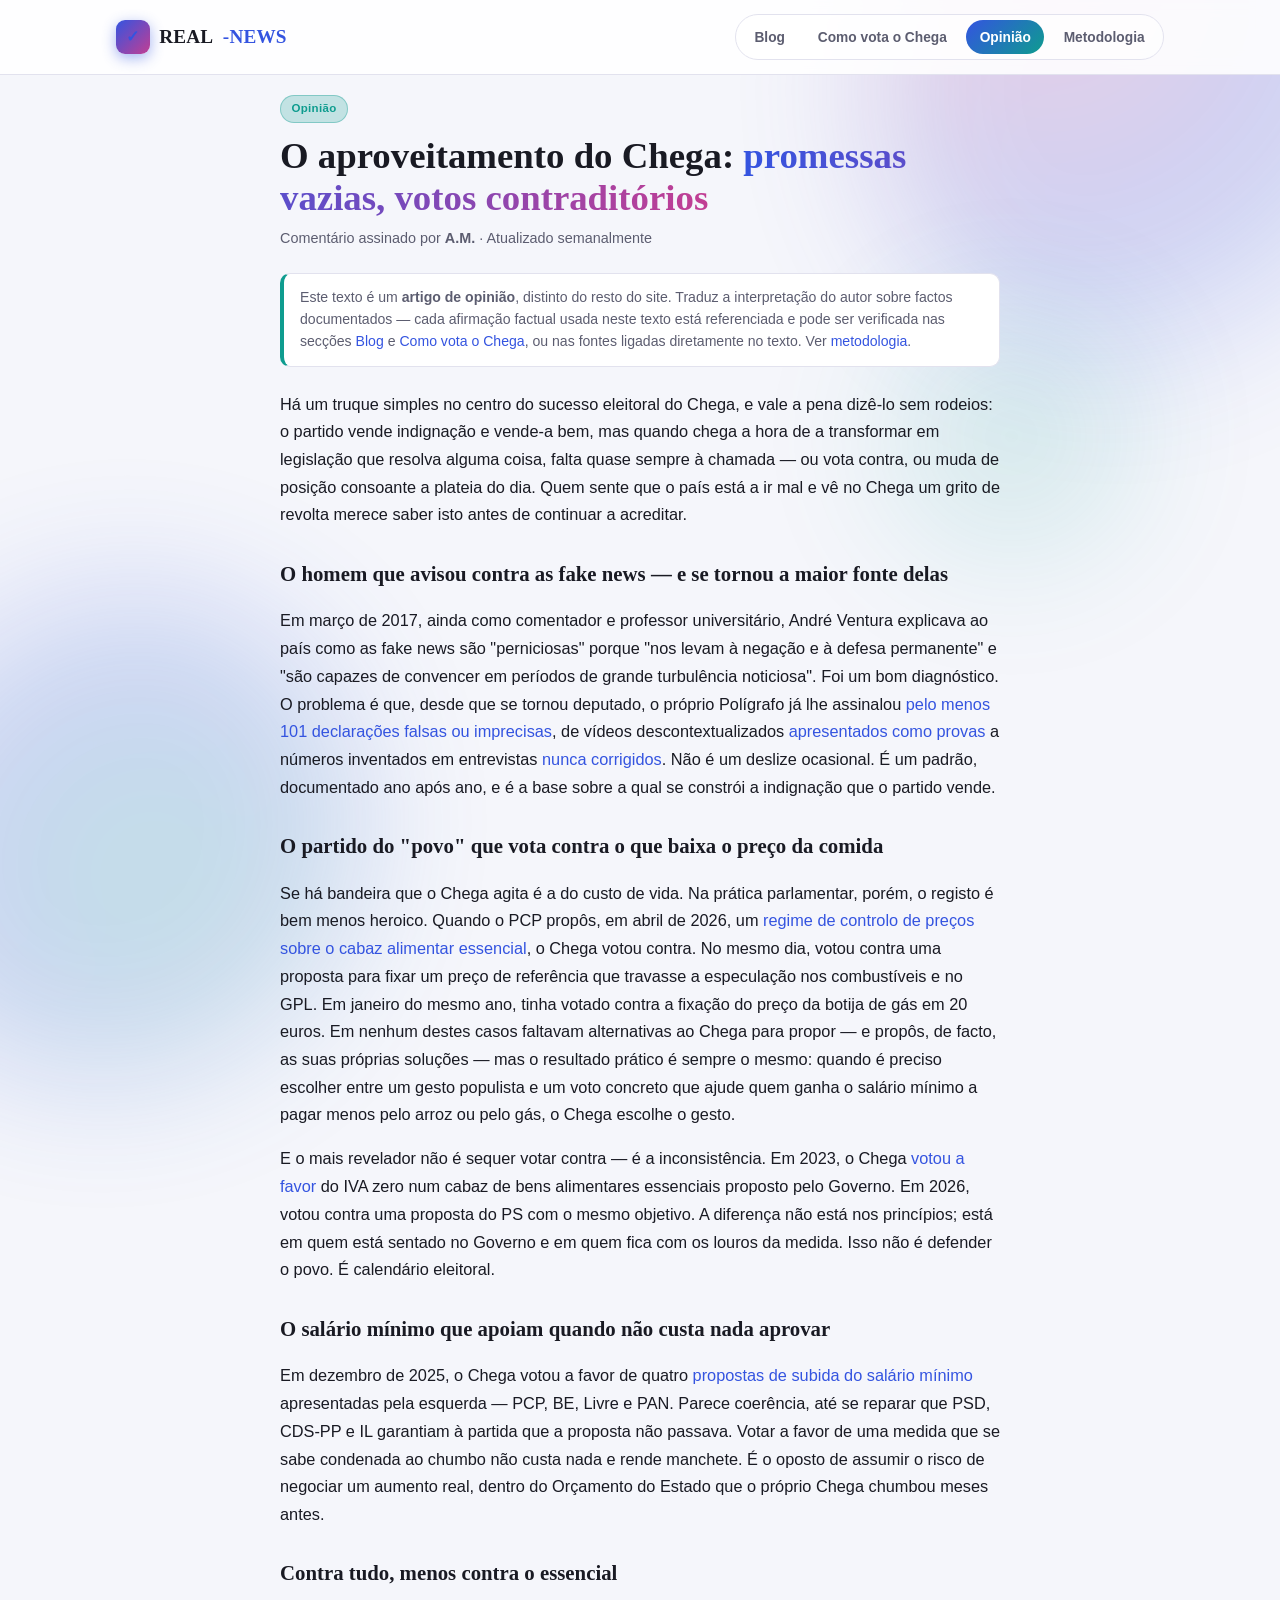
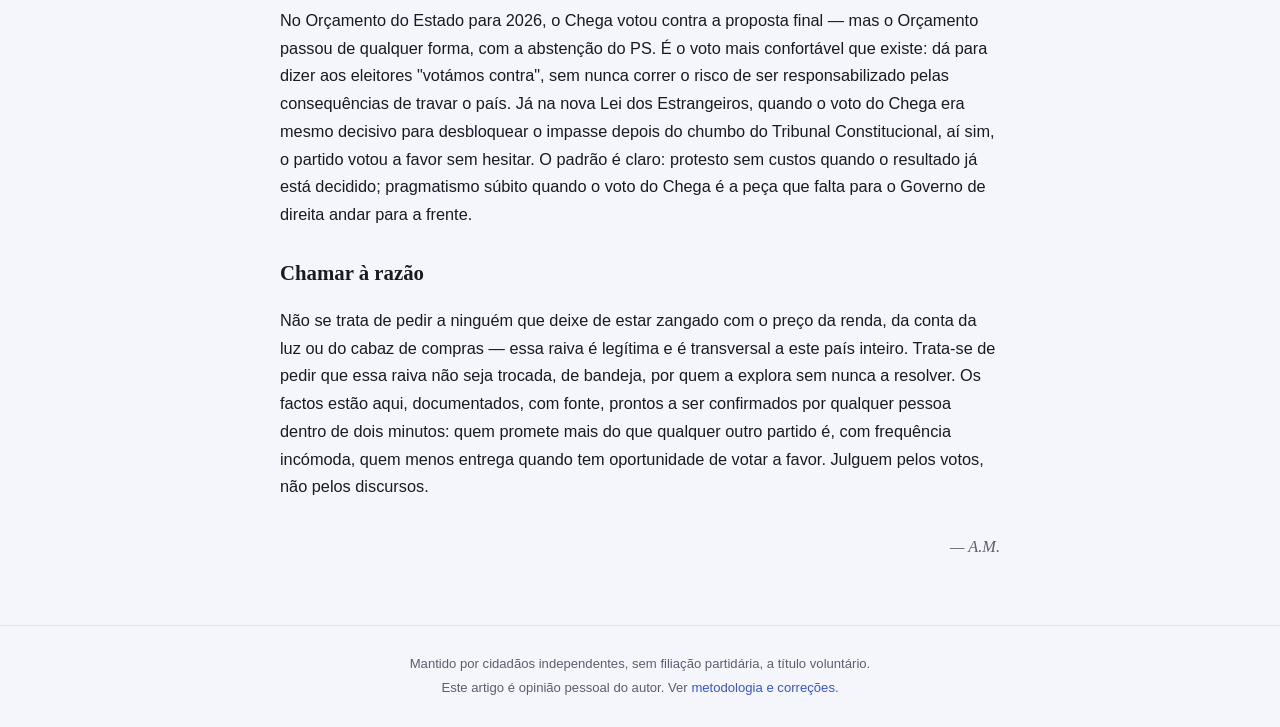
==== commit ae97aa30: "Corrige feedback de design: renomeia aba "Polémicas" para "Blog", simplifica a marca do cabeçalho (r" ====
--- a/opiniao.html
+++ b/opiniao.html
@@ -5,14 +5,14 @@
   <meta name="viewport" content="width=device-width, initial-scale=1" />
   <title>Opinião — REAL-NEWS</title>
   <meta name="description" content="Comentário de opinião sobre o aproveitamento político, as falsas promessas e a estratégia de desinformação do Chega, com factos documentados e fontes." />
-  <link rel="stylesheet" href="assets/css/style.css" />
+  <link rel="stylesheet" href="assets/css/style.css?v=3" />
 </head>
 <body>
   <header class="site-header">
     <div class="site-header__inner">
-      <a class="site-title" href="index.html"><span class="site-title__mark">RN</span>REAL<span>-NEWS</span></a>
+      <a class="site-title" href="index.html"><span class="site-title__mark" aria-hidden="true">✓</span>REAL<span>-NEWS</span></a>
       <nav class="site-nav">
-        <a href="index.html">Polémicas</a>
+        <a href="index.html">Blog</a>
         <a href="votacoes.html">Como vota o Chega</a>
         <a href="opiniao.html" aria-current="page">Opinião</a>
         <a href="sobre.html">Metodologia</a>
@@ -21,6 +21,7 @@
   </header>
 
   <main>
+    <div class="col-narrow">
     <div class="page-intro">
       <span class="badge badge--opiniao">Opinião</span>
       <h1>O aproveitamento do Chega: <em>promessas vazias, votos contraditórios</em></h1>
@@ -31,7 +32,7 @@
       Este texto é um <strong>artigo de opinião</strong>, distinto do resto do site. Traduz a
       interpretação do autor sobre factos documentados — cada afirmação factual usada
       neste texto está referenciada e pode ser verificada nas secções
-      <a href="index.html">Polémicas</a> e <a href="votacoes.html">Como vota o Chega</a>,
+      <a href="index.html">Blog</a> e <a href="votacoes.html">Como vota o Chega</a>,
       ou nas fontes ligadas diretamente no texto. Ver <a href="sobre.html">metodologia</a>.
     </div>
 
@@ -123,6 +124,7 @@
 
       <p class="prose__signoff">— A.M.</p>
     </article>
+    </div>
   </main>
 
   <footer class="site-footer">
--- a/assets/css/style.css
+++ b/assets/css/style.css
@@ -1,20 +1,20 @@
 :root {
   /* Escuro é o visual assumido do site — moderno, contrastado, com orbes de gradiente */
-  --bg: #0d0e14;
+  --bg: #0b0c12;
   --bg-elevated: #161824;
-  --text: #f1f0f5;
-  --text-muted: #9b9aab;
-  --border: #2a2b3d;
-  --accent: #5b7cfa;
-  --accent-2: #22d3c5;
-  --accent-3: #d946a8;
+  --text: #f5f4f9;
+  --text-muted: #b4b3c6;
+  --border: #2f303f;
+  --accent: #6f8bff;
+  --accent-2: #2ee0cd;
+  --accent-3: #ea56b8;
   --accent-contrast: #0a0b10;
   --favor: #4fd18c;
   --contra: #f0687a;
   --abstencao: #f0b94d;
   --aprovado: #4fd18c;
   --rejeitado: #f0687a;
-  --cat-1: #5b7cfa;
+  --cat-1: #6f8bff;
   --cat-2: #4fd18c;
   --cat-3: #f0b94d;
   --cat-4: #b17ef0;
@@ -166,9 +166,7 @@
   width: 2.1rem;
   height: 2.1rem;
   border-radius: 9px;
-  font-family: var(--font-sans);
-  font-size: 0.85rem;
-  font-weight: 800;
+  font-size: 1rem;
   color: #fff;
   background: linear-gradient(135deg, var(--accent), var(--accent-3));
   box-shadow: 0 4px 14px color-mix(in srgb, var(--accent) 45%, transparent);
@@ -231,7 +229,7 @@
   font-size: 0.78rem;
   font-weight: 700;
   color: var(--accent-2);
-  background: color-mix(in srgb, var(--accent-2) 14%, transparent);
+  background: color-mix(in srgb, var(--accent-2) 20%, transparent);
   border: 1px solid color-mix(in srgb, var(--accent-2) 35%, transparent);
   padding: 0.35rem 0.8rem;
   border-radius: 999px;
@@ -278,6 +276,11 @@
   margin: 0;
   border-top: 1px solid var(--border);
   padding-top: 0.9rem;
+}
+
+.col-narrow {
+  max-width: 720px;
+  margin: 0 auto;
 }
 
 .page-intro {
@@ -601,6 +604,22 @@
 
 .vote-card__simbolico-chip strong { color: var(--abstencao); }
 
+.vote-card__decisivo-chip {
+  grid-column: 1 / -1;
+  display: flex;
+  align-items: flex-start;
+  gap: 0.5rem;
+  font-size: 0.84rem;
+  color: var(--contra);
+  background: color-mix(in srgb, var(--contra) 12%, transparent);
+  border: 1px solid color-mix(in srgb, var(--contra) 35%, transparent);
+  border-radius: 8px;
+  padding: 0.6rem 0.75rem;
+  margin-top: 0.2rem;
+}
+
+.vote-card__decisivo-chip strong { color: var(--contra); }
+
 .vote-card__image {
   grid-column: 1 / -1;
   width: 100%;
@@ -699,7 +718,7 @@
   letter-spacing: 0.03em;
   padding: 0.25rem 0.65rem;
   border-radius: 999px;
-  background: color-mix(in srgb, var(--accent-2) 16%, transparent);
+  background: color-mix(in srgb, var(--accent-2) 22%, transparent);
   color: var(--accent-2);
   border: 1px solid color-mix(in srgb, var(--accent-2) 35%, transparent);
   margin-bottom: 0.7rem;
@@ -714,10 +733,6 @@
 
 .disclaimer--opiniao {
   border-left-color: var(--accent-2);
-}
-
-.prose--opiniao {
-  max-width: 68ch;
 }
 
 .prose--opiniao p {
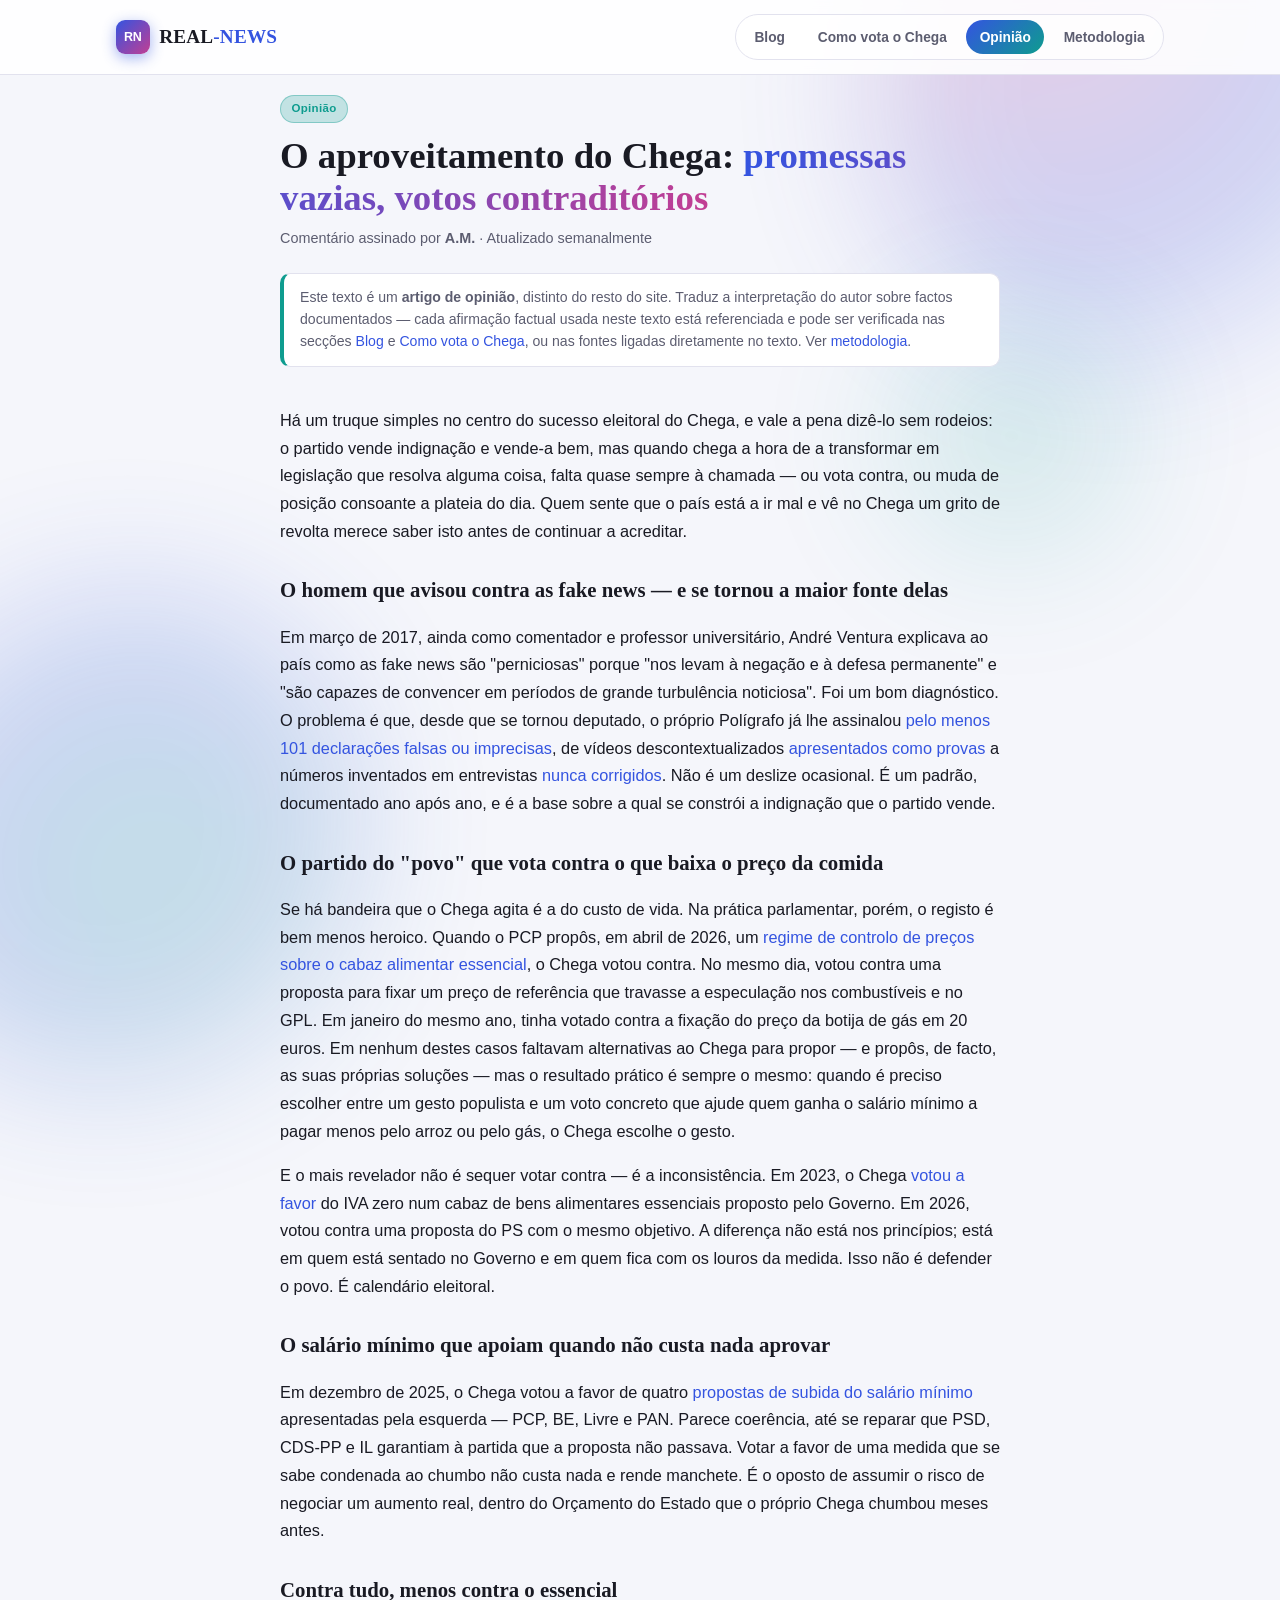
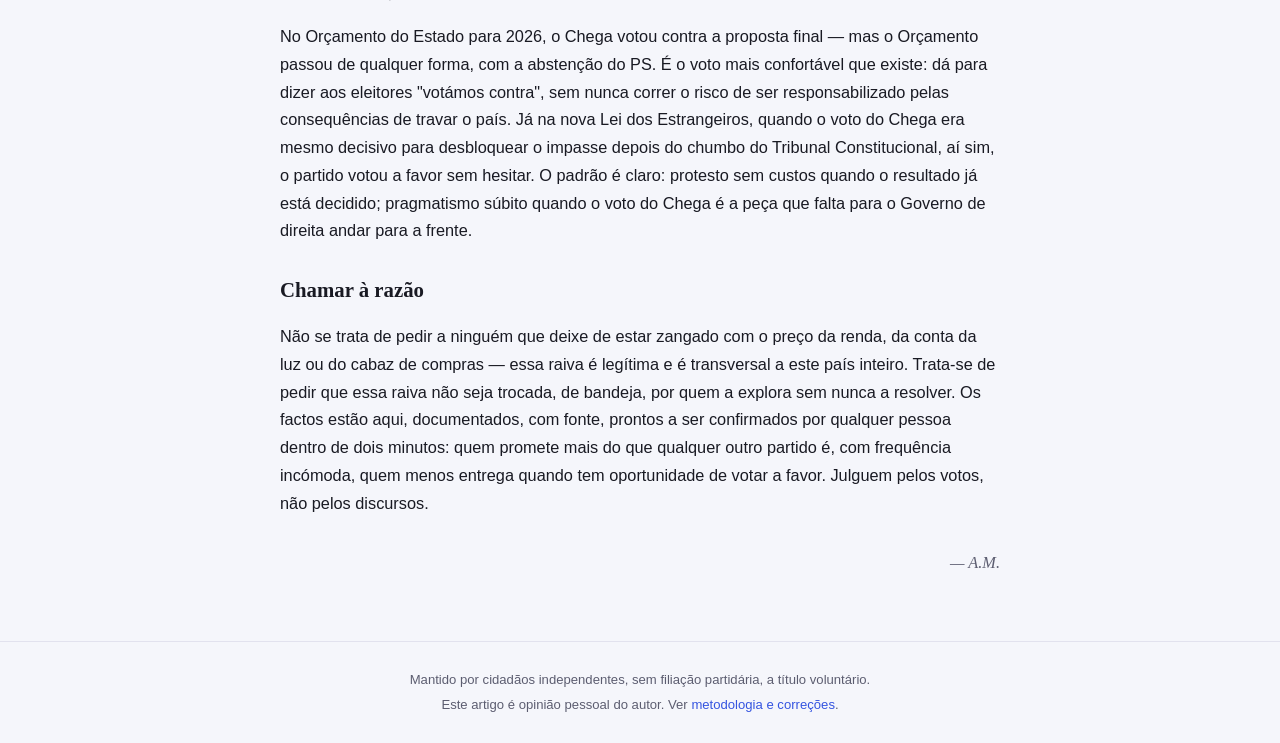
==== commit 7fff4233: "Corrige a marca do cabeçalho: volta a "RN" simples (em vez do símbolo de verificação), e resolve o e" ====
--- a/opiniao.html
+++ b/opiniao.html
@@ -5,12 +5,12 @@
   <meta name="viewport" content="width=device-width, initial-scale=1" />
   <title>Opinião — REAL-NEWS</title>
   <meta name="description" content="Comentário de opinião sobre o aproveitamento político, as falsas promessas e a estratégia de desinformação do Chega, com factos documentados e fontes." />
-  <link rel="stylesheet" href="assets/css/style.css?v=3" />
+  <link rel="stylesheet" href="assets/css/style.css?v=4" />
 </head>
 <body>
   <header class="site-header">
     <div class="site-header__inner">
-      <a class="site-title" href="index.html"><span class="site-title__mark" aria-hidden="true">✓</span>REAL<span>-NEWS</span></a>
+      <a class="site-title" href="index.html"><span class="site-title__mark" aria-hidden="true">RN</span><span class="site-title__word">REAL<span>-NEWS</span></span></a>
       <nav class="site-nav">
         <a href="index.html">Blog</a>
         <a href="votacoes.html">Como vota o Chega</a>
--- a/assets/css/style.css
+++ b/assets/css/style.css
@@ -166,13 +166,17 @@
   width: 2.1rem;
   height: 2.1rem;
   border-radius: 9px;
-  font-size: 1rem;
+  font-family: var(--font-sans);
+  font-size: 0.78rem;
+  font-weight: 800;
+  letter-spacing: -0.02em;
   color: #fff;
   background: linear-gradient(135deg, var(--accent), var(--accent-3));
   box-shadow: 0 4px 14px color-mix(in srgb, var(--accent) 45%, transparent);
 }
 
-.site-title span { color: var(--accent); }
+.site-title__word { white-space: nowrap; }
+.site-title__word span { color: var(--accent); }
 
 .site-nav {
   display: flex;
@@ -279,8 +283,15 @@
 }
 
 .col-narrow {
+  display: flex;
+  flex-direction: column;
+  align-items: center;
+}
+
+.col-narrow > * {
+  width: 100%;
   max-width: 720px;
-  margin: 0 auto;
+  box-sizing: border-box;
 }
 
 .page-intro {
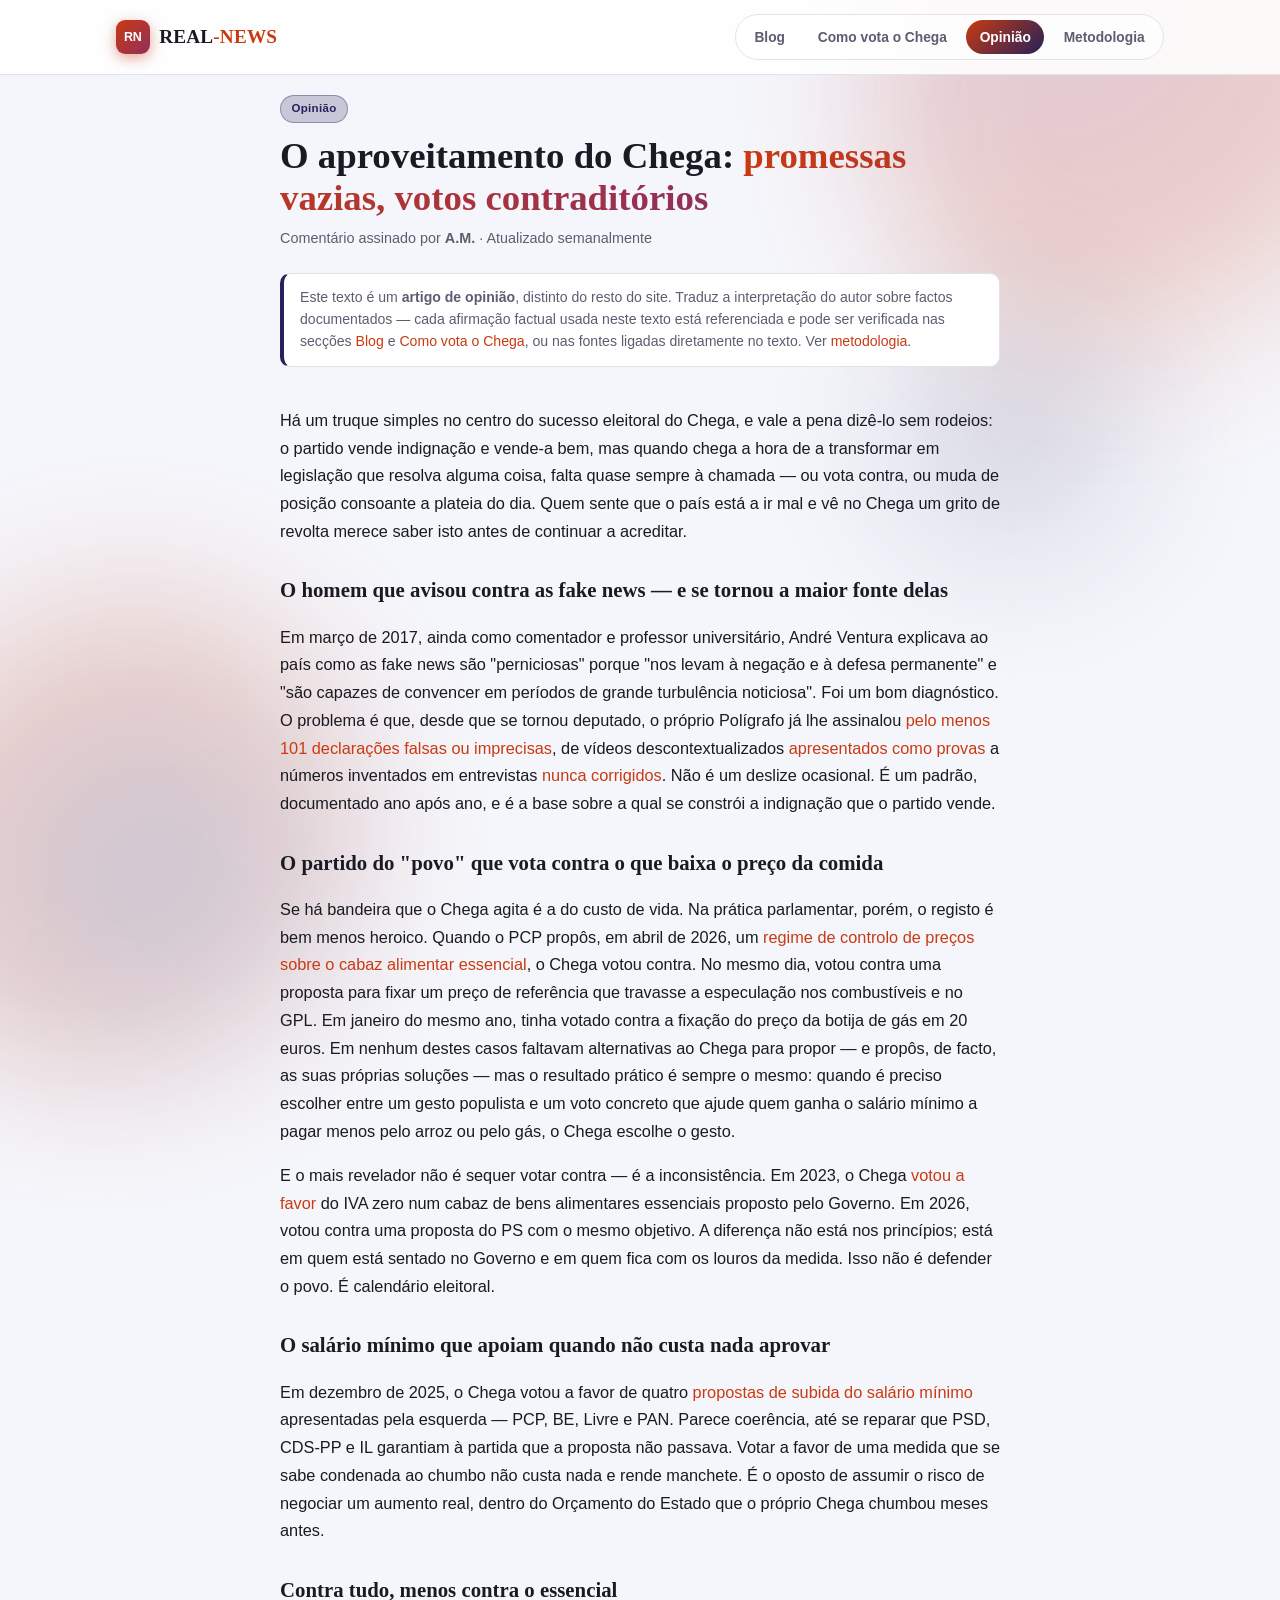
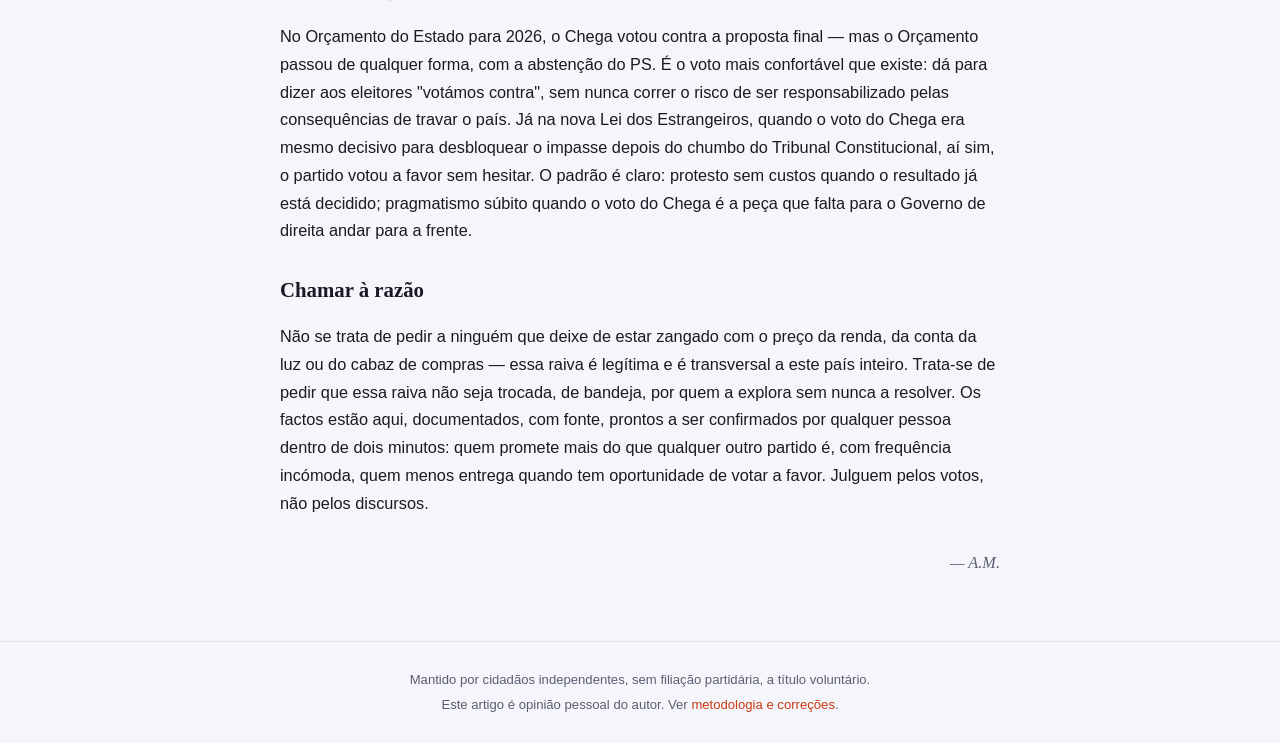
==== commit 28d9b53b: "Sobe a versão de cache-busting do CSS (v4 → v5) para forçar os browsers a carregar a nova paleta de " ====
--- a/opiniao.html
+++ b/opiniao.html
@@ -5,7 +5,7 @@
   <meta name="viewport" content="width=device-width, initial-scale=1" />
   <title>Opinião — REAL-NEWS</title>
   <meta name="description" content="Comentário de opinião sobre o aproveitamento político, as falsas promessas e a estratégia de desinformação do Chega, com factos documentados e fontes." />
-  <link rel="stylesheet" href="assets/css/style.css?v=4" />
+  <link rel="stylesheet" href="assets/css/style.css?v=5" />
 </head>
 <body>
   <header class="site-header">
--- a/assets/css/style.css
+++ b/assets/css/style.css
@@ -5,16 +5,16 @@
   --text: #f5f4f9;
   --text-muted: #b4b3c6;
   --border: #2f303f;
-  --accent: #6f8bff;
-  --accent-2: #2ee0cd;
-  --accent-3: #ea56b8;
+  --accent: #e8491f;
+  --accent-2: #2d2b5e;
+  --accent-3: #b23a6b;
   --accent-contrast: #0a0b10;
   --favor: #4fd18c;
   --contra: #f0687a;
   --abstencao: #f0b94d;
   --aprovado: #4fd18c;
   --rejeitado: #f0687a;
-  --cat-1: #6f8bff;
+  --cat-1: #e8491f;
   --cat-2: #4fd18c;
   --cat-3: #f0b94d;
   --cat-4: #b17ef0;
@@ -32,16 +32,16 @@
     --text: #191a23;
     --text-muted: #5c5d70;
     --border: #e2e2ee;
-    --accent: #3454e0;
-    --accent-2: #0e9c8f;
-    --accent-3: #c23e93;
+    --accent: #c93a12;
+    --accent-2: #24225a;
+    --accent-3: #922f5a;
     --accent-contrast: #ffffff;
     --favor: #1f8a54;
     --contra: #c23a4d;
     --abstencao: #a5730f;
     --aprovado: #1f8a54;
     --rejeitado: #c23a4d;
-    --cat-1: #3454e0;
+    --cat-1: #c93a12;
     --cat-2: #1f8a54;
     --cat-3: #a5730f;
     --cat-4: #8148c2;
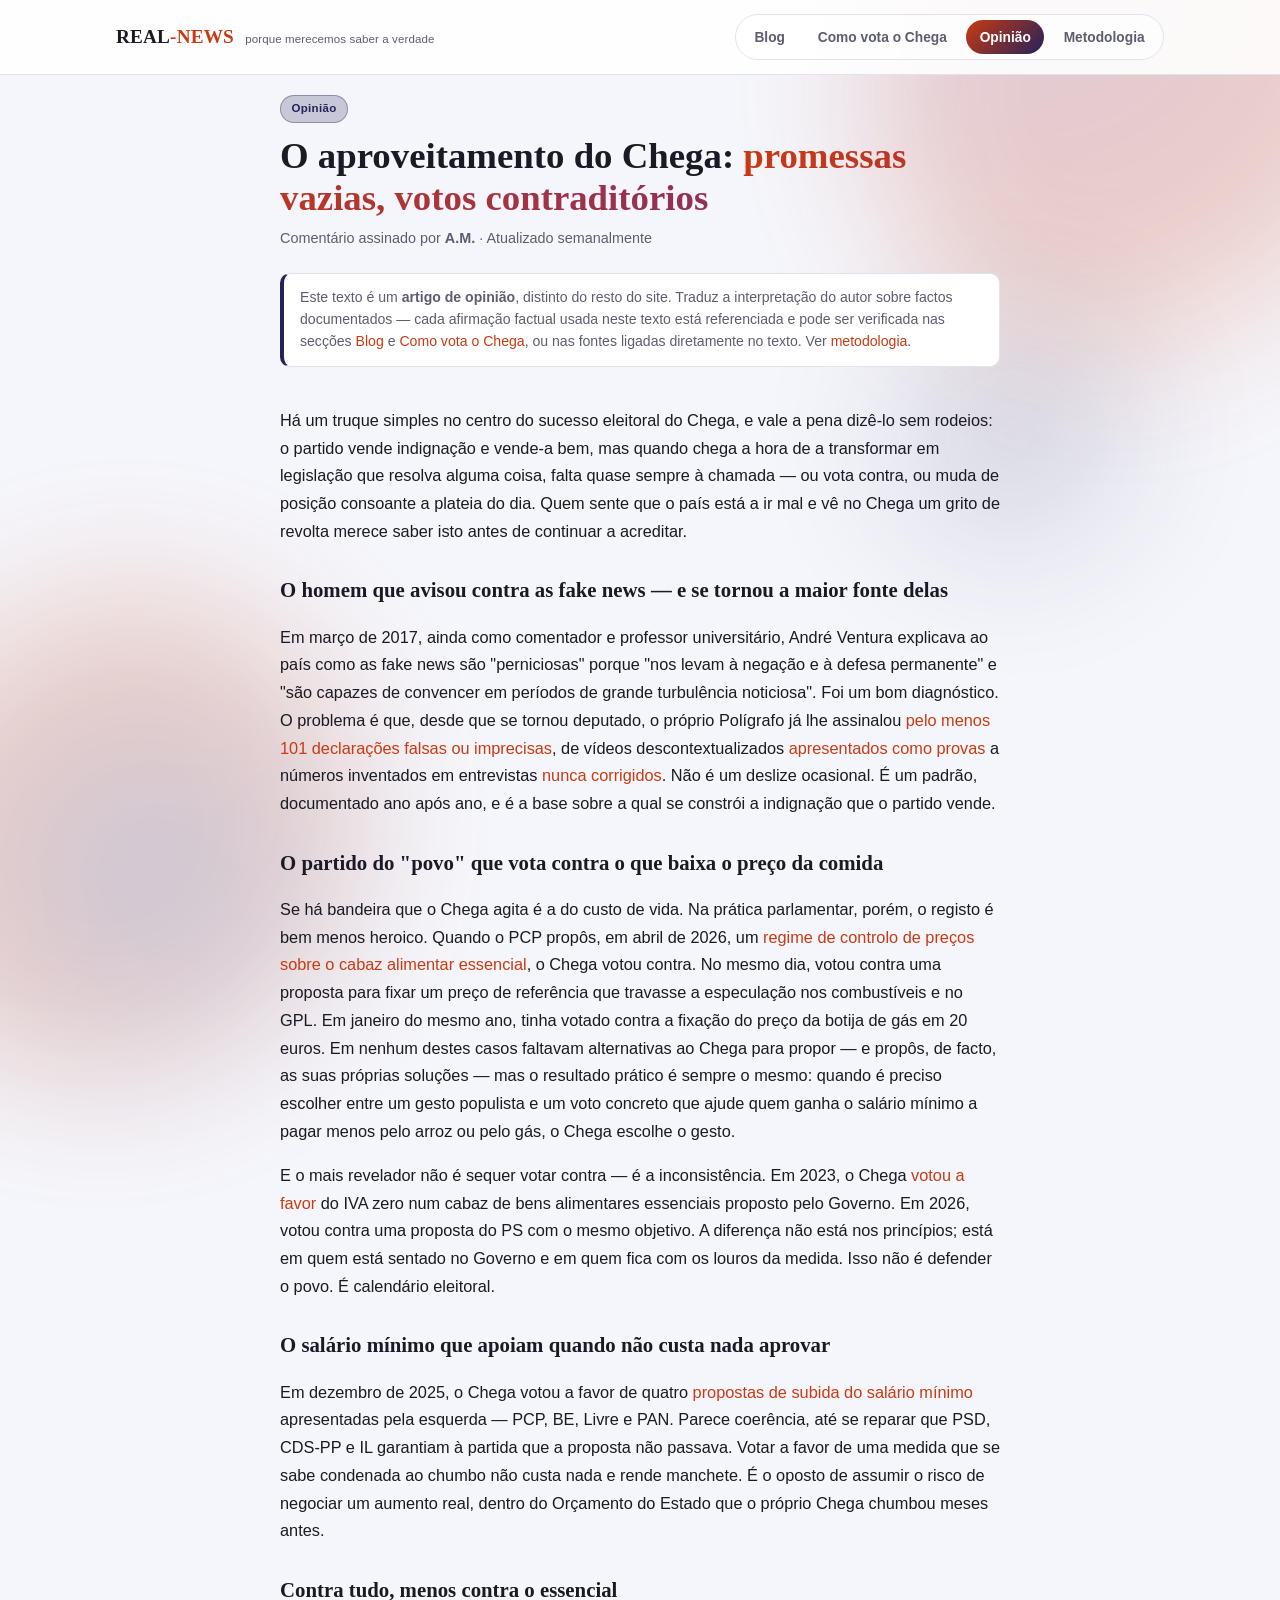
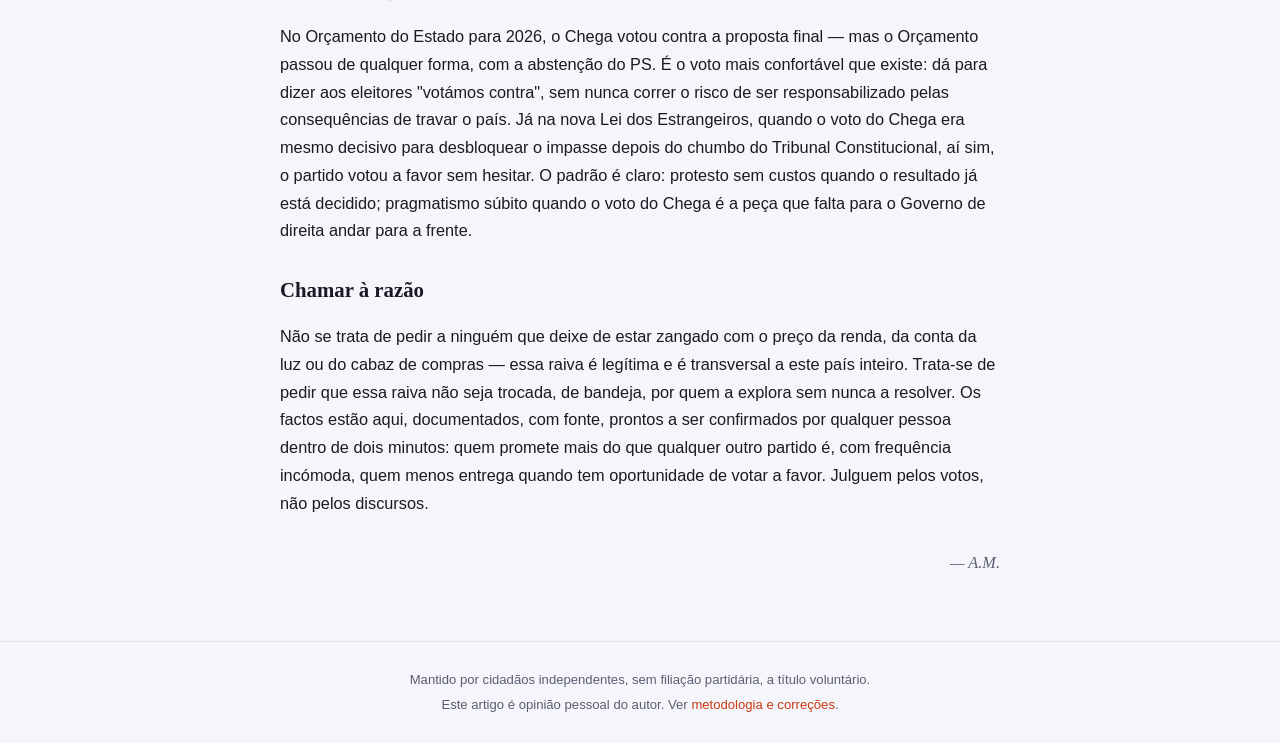
==== commit ed528657: "Remove o logótipo "RN" do cabeçalho e substitui por "REAL-NEWS" com o mote "porque merecemos saber a" ====
--- a/opiniao.html
+++ b/opiniao.html
@@ -5,12 +5,12 @@
   <meta name="viewport" content="width=device-width, initial-scale=1" />
   <title>Opinião — REAL-NEWS</title>
   <meta name="description" content="Comentário de opinião sobre o aproveitamento político, as falsas promessas e a estratégia de desinformação do Chega, com factos documentados e fontes." />
-  <link rel="stylesheet" href="assets/css/style.css?v=5" />
+  <link rel="stylesheet" href="assets/css/style.css?v=6" />
 </head>
 <body>
   <header class="site-header">
     <div class="site-header__inner">
-      <a class="site-title" href="index.html"><span class="site-title__mark" aria-hidden="true">RN</span><span class="site-title__word">REAL<span>-NEWS</span></span></a>
+      <a class="site-title" href="index.html"><span class="site-title__word">REAL<span>-NEWS</span></span><span class="site-title__tagline">porque merecemos saber a verdade</span></a>
       <nav class="site-nav">
         <a href="index.html">Blog</a>
         <a href="votacoes.html">Como vota o Chega</a>
--- a/assets/css/style.css
+++ b/assets/css/style.css
@@ -150,8 +150,9 @@
 
 .site-title {
   display: inline-flex;
-  align-items: center;
-  gap: 0.6rem;
+  align-items: baseline;
+  flex-wrap: wrap;
+  gap: 0.1rem 0.7rem;
   font-family: var(--font-serif);
   font-size: 1.2rem;
   font-weight: 700;
@@ -159,24 +160,22 @@
   color: var(--text);
 }
 
-.site-title__mark {
-  display: inline-flex;
-  align-items: center;
-  justify-content: center;
-  width: 2.1rem;
-  height: 2.1rem;
-  border-radius: 9px;
-  font-family: var(--font-sans);
-  font-size: 0.78rem;
-  font-weight: 800;
-  letter-spacing: -0.02em;
-  color: #fff;
-  background: linear-gradient(135deg, var(--accent), var(--accent-3));
-  box-shadow: 0 4px 14px color-mix(in srgb, var(--accent) 45%, transparent);
-}
-
 .site-title__word { white-space: nowrap; }
 .site-title__word span { color: var(--accent); }
+
+.site-title__tagline {
+  font-family: var(--font-sans);
+  font-size: 0.72rem;
+  font-weight: 500;
+  letter-spacing: 0.01em;
+  text-transform: lowercase;
+  color: var(--text-muted);
+  white-space: nowrap;
+}
+
+@media (max-width: 600px) {
+  .site-title__tagline { display: none; }
+}
 
 .site-nav {
   display: flex;
